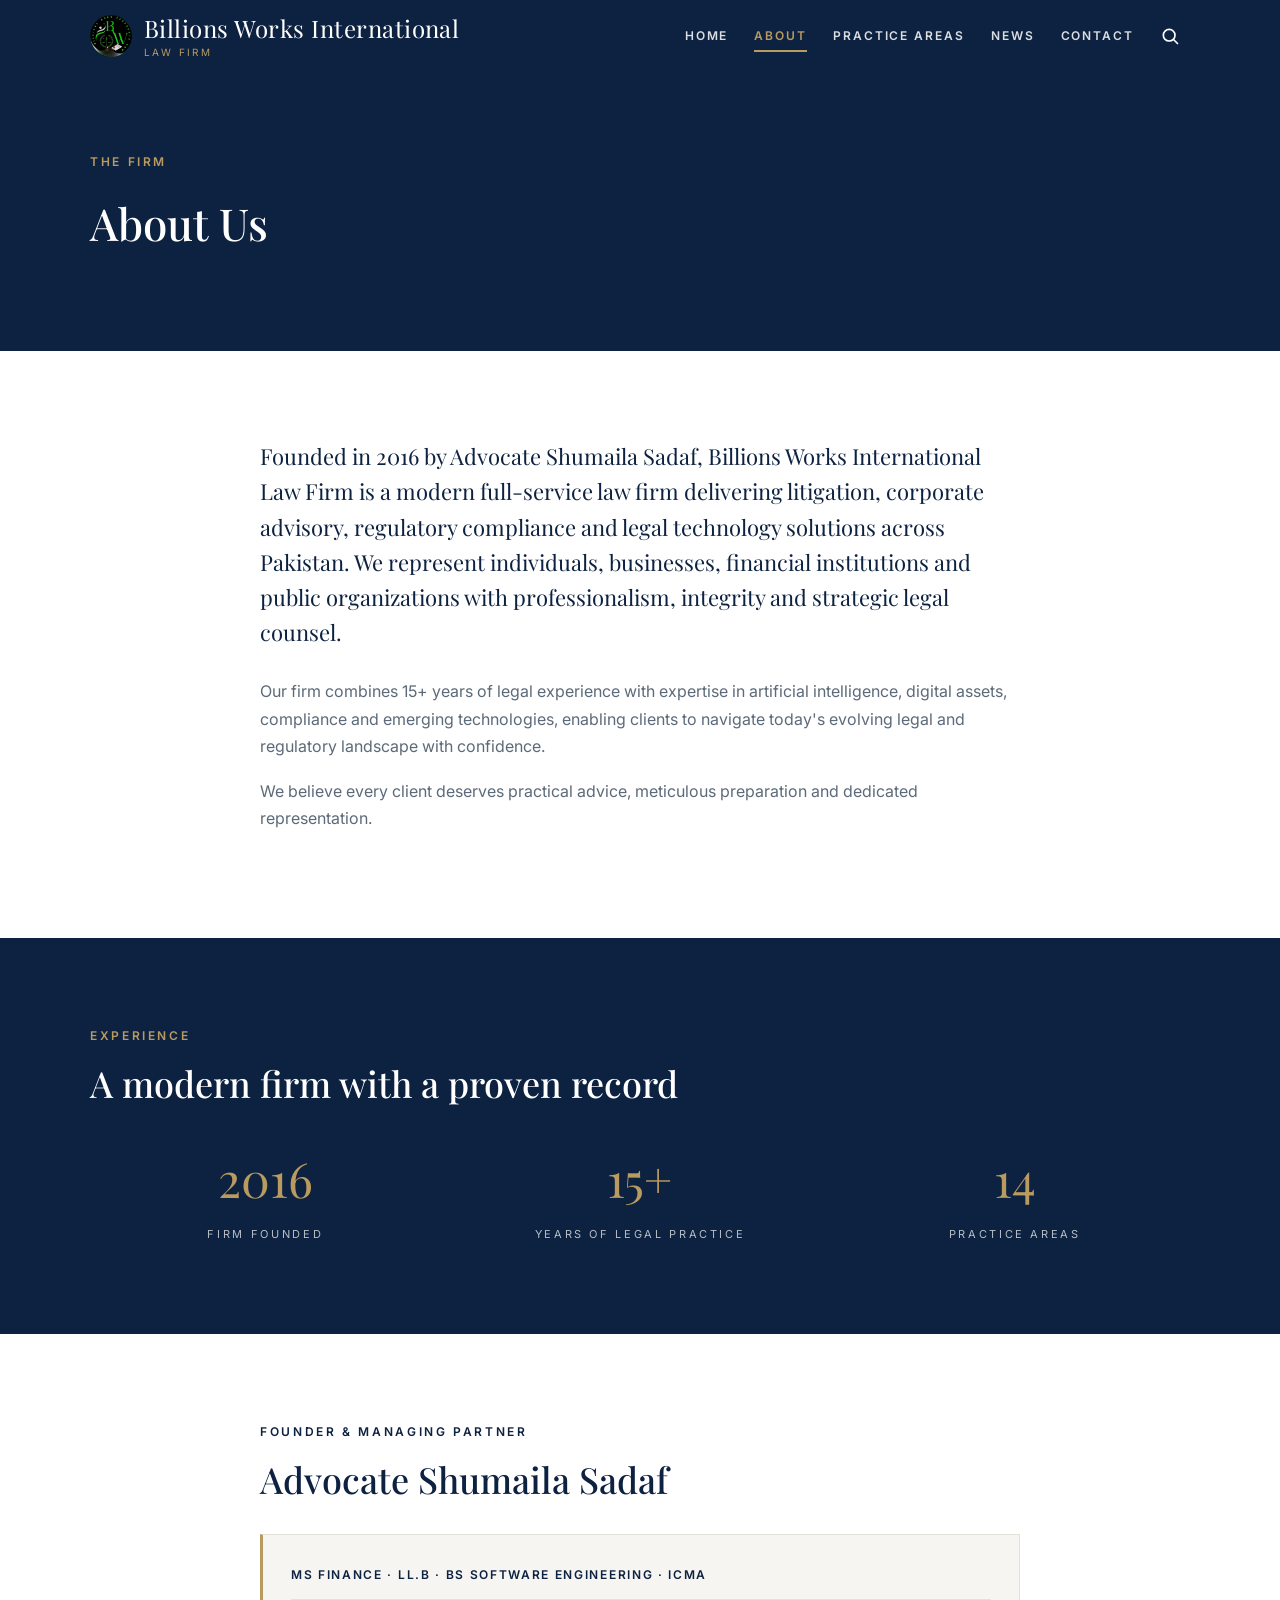
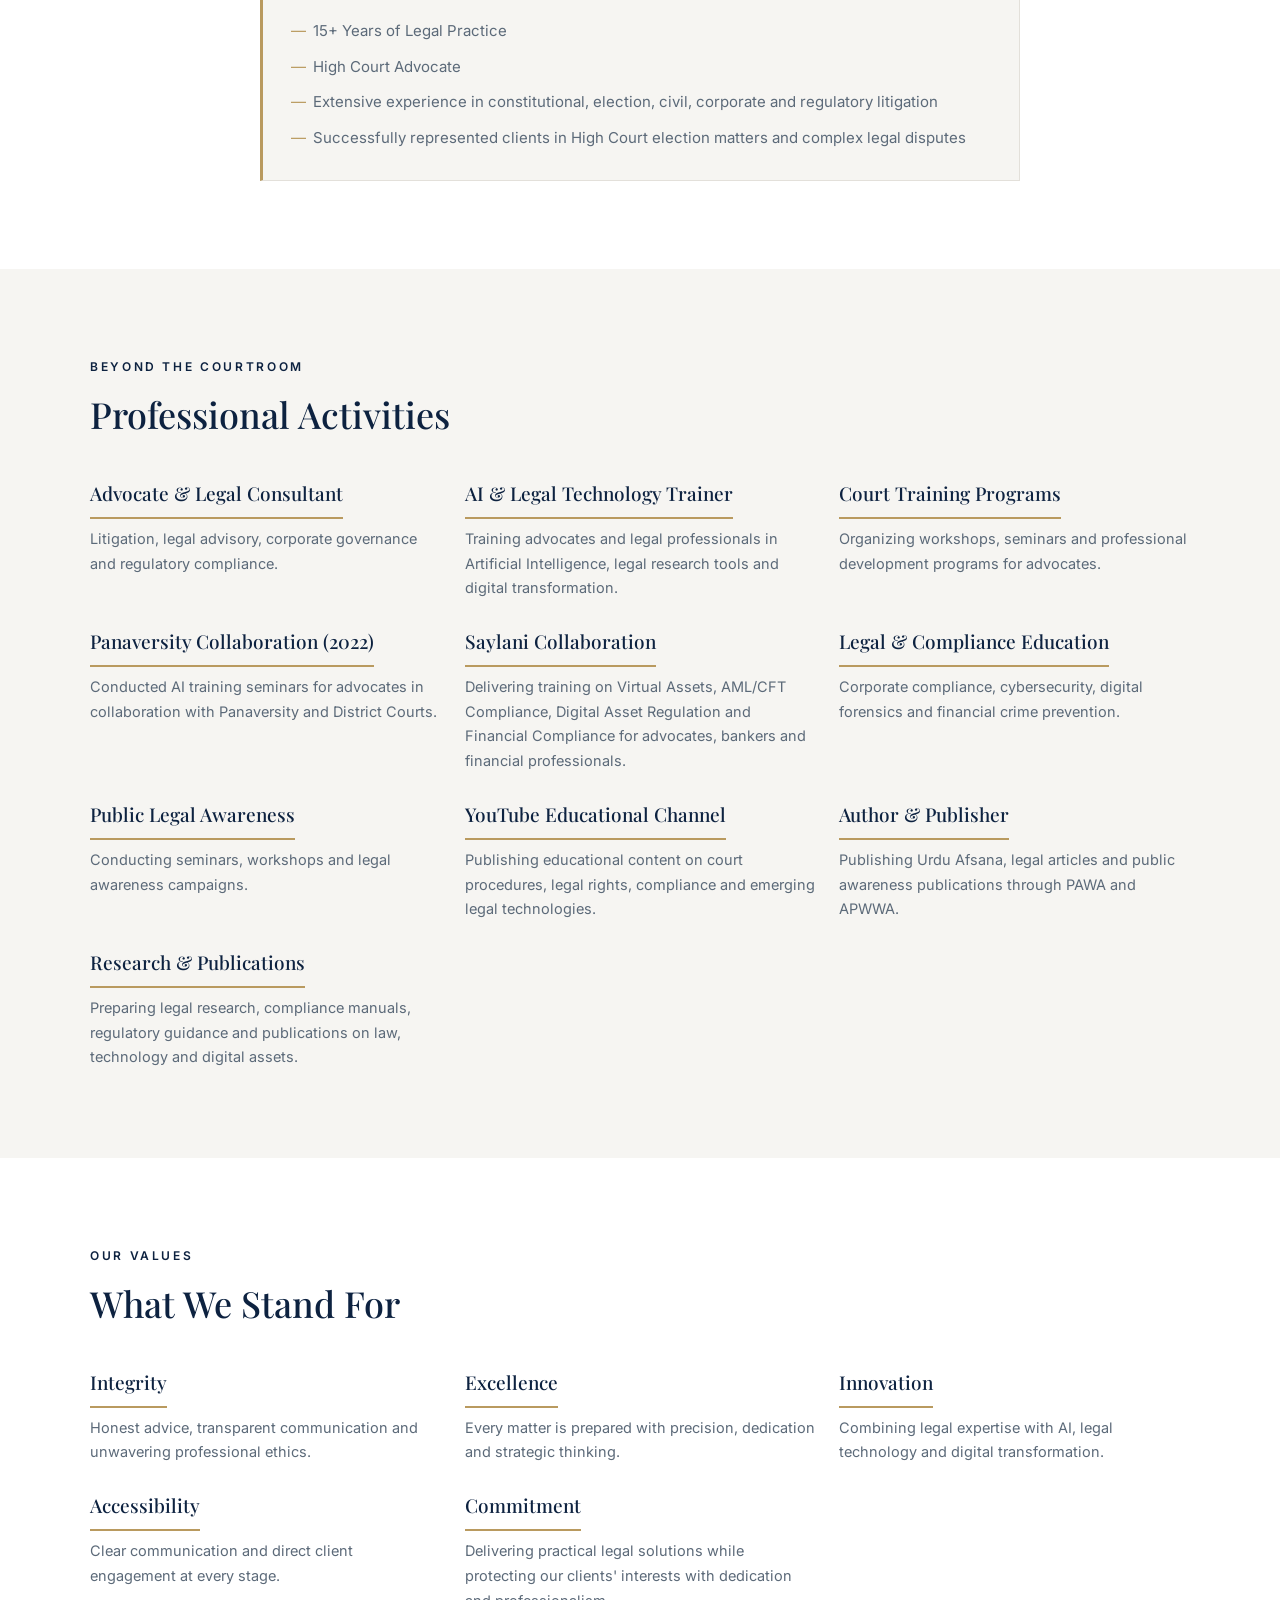
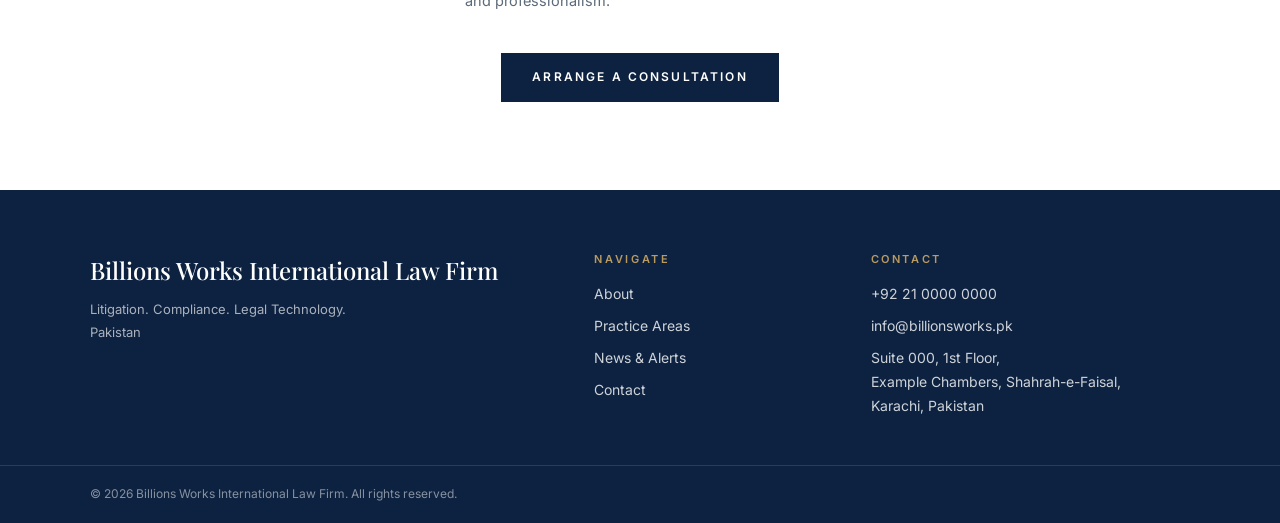
==== about.html @ 81e033df "Add responsive desktop navbar, favicon and logo icon - Desktop (>=992px): inline nav links with gold" ====
<!DOCTYPE html>
<html lang="en">
<head>
  <meta charset="UTF-8">
  <meta name="viewport" content="width=device-width, initial-scale=1.0">
  <!-- EDIT: page title -->
  <title>About Us — Billions Works International Law Firm | Advocate Shumaila Sadaf</title>
  <meta name="description" content="Founded in 2016 by Advocate Shumaila Sadaf, Billions Works International Law Firm delivers litigation, corporate advisory, regulatory compliance and legal technology solutions across Pakistan — combining 15+ years of legal experience with expertise in AI, digital assets and compliance.">

  <link rel="preconnect" href="https://fonts.googleapis.com">
  <link rel="preconnect" href="https://fonts.gstatic.com" crossorigin>
  <link href="https://fonts.googleapis.com/css2?family=Playfair+Display:ital,wght@0,400;0,500;0,600;1,400&family=Inter:wght@300;400;500;600&display=swap" rel="stylesheet">

  <link rel="stylesheet" href="style.css">
  <link rel="icon" type="image/jpeg" href="images/billion_works_logo.jpeg">
</head>
<body>

  <!-- ======================= HEADER (shared) ======================= -->
  <header class="site-header">
    <div class="header-inner">
      <a href="index.html" class="logo">
        <img src="images/billion_works_logo.jpeg" alt="Billions Works International Law Firm logo" class="logo-icon">
        <span class="logo-text">
          <span class="logo-name">Billions Works International</span>
          <span class="logo-tag">Law Firm</span>
        </span>
      </a>
      <div class="header-actions">
        <!-- Desktop nav — visible from 992px up; hamburger takes over below -->
        <nav class="desktop-nav" aria-label="Primary">
          <a href="index.html">Home</a>
          <a href="about.html" class="active">About</a>
          <a href="practice-areas.html">Practice Areas</a>
          <a href="news.html">News</a>
          <a href="contact.html">Contact</a>
        </nav>
        <button class="icon-btn search-toggle" aria-label="Toggle search" aria-expanded="false">
          <svg viewBox="0 0 24 24" width="20" height="20" fill="none" stroke="currentColor" stroke-width="2" stroke-linecap="round">
            <circle cx="11" cy="11" r="7"></circle>
            <line x1="21" y1="21" x2="16.5" y2="16.5"></line>
          </svg>
        </button>
        <button class="icon-btn menu-toggle" aria-label="Open menu" aria-expanded="false">
          <svg viewBox="0 0 24 24" width="22" height="22" fill="none" stroke="currentColor" stroke-width="2" stroke-linecap="round">
            <line x1="3" y1="6"  x2="21" y2="6"></line>
            <line x1="3" y1="12" x2="21" y2="12"></line>
            <line x1="3" y1="18" x2="21" y2="18"></line>
          </svg>
        </button>
      </div>
    </div>
    <div class="search-bar" id="searchBar">
      <div class="search-bar-inner">
        <input type="search" placeholder="Search the site…" aria-label="Search">
        <button class="search-close" aria-label="Close search">&times;</button>
      </div>
    </div>
  </header>

  <!-- ================== SLIDE-IN MENU (shared) ==================== -->
  <div class="menu-overlay" id="menuOverlay"></div>
  <nav class="mobile-menu" id="mobileMenu" aria-label="Main navigation">
    <div class="menu-top">
      <span class="menu-label">MENU</span>
      <button class="menu-close" aria-label="Close menu">
        <svg viewBox="0 0 24 24" width="22" height="22" fill="none" stroke="currentColor" stroke-width="2" stroke-linecap="round">
          <line x1="5" y1="5" x2="19" y2="19"></line>
          <line x1="19" y1="5" x2="5" y2="19"></line>
        </svg>
      </button>
    </div>
    <div class="menu-panels">
      <ul class="menu-panel menu-main">
        <li><a href="index.html">Home</a></li>
        <li><a href="about.html">About the Firm</a></li>
        <li>
          <button class="submenu-open">
            Experience
            <svg viewBox="0 0 24 24" width="16" height="16" fill="none" stroke="currentColor" stroke-width="2" stroke-linecap="round"><polyline points="9 5 16 12 9 19"></polyline></svg>
          </button>
        </li>
        <li><a href="news.html">News &amp; Alerts</a></li>
        <li><a href="contact.html">Contact</a></li>
      </ul>
      <ul class="menu-panel menu-sub">
        <li>
          <button class="submenu-back">
            <svg viewBox="0 0 24 24" width="16" height="16" fill="none" stroke="currentColor" stroke-width="2" stroke-linecap="round"><polyline points="15 5 8 12 15 19"></polyline></svg>
            Back
          </button>
        </li>
        <li class="menu-sub-label">EXPERIENCE</li>
        <li><a href="practice-areas.html">Practice Areas</a></li>
        <li><a href="practice-areas.html#industries">Industries</a></li>
        <li><a href="practice-areas.html#regions">Regions</a></li>
      </ul>
    </div>
    <div class="menu-footer">
      <a href="tel:+922100000000">+92 21 0000 0000</a>
      <a href="mailto:info@billionsworks.pk">info@billionsworks.pk</a>
    </div>
  </nav>

  <!-- ======================= PAGE BANNER ========================== -->
  <section class="page-banner">
    <div class="container">
      <p class="eyebrow fade-in">THE FIRM</p>
      <h1 class="fade-in">About Us</h1>
    </div>
  </section>

  <!-- ======================= ABOUT CONTENT ======================== -->
  <section class="section">
    <div class="container narrow">

      <!-- EDIT: firm introduction -->
      <p class="lead fade-in">
        Founded in 2016 by Advocate Shumaila Sadaf, Billions Works International
        Law Firm is a modern full-service law firm delivering litigation,
        corporate advisory, regulatory compliance and legal technology solutions
        across Pakistan. We represent individuals, businesses, financial
        institutions and public organizations with professionalism, integrity
        and strategic legal counsel.
      </p>

      <div class="prose fade-in">
        <p>
          Our firm combines 15+ years of legal experience with expertise in
          artificial intelligence, digital assets, compliance and emerging
          technologies, enabling clients to navigate today's evolving legal and
          regulatory landscape with confidence.
        </p>
        <p>
          We believe every client deserves practical advice, meticulous
          preparation and dedicated representation.
        </p>
      </div>
    </div>
  </section>

  <!-- ======================= EXPERIENCE STATS ===================== -->
  <section class="section section-navy">
    <div class="container">
      <p class="eyebrow fade-in">EXPERIENCE</p>
      <h2 class="section-title-light fade-in">A modern firm with a proven record</h2>

      <!-- EDIT: statistics — change numbers and labels -->
      <div class="grid grid-3 stats-grid">
        <div class="stat fade-in">
          <span class="stat-number">2016</span>
          <span class="stat-label">FIRM FOUNDED</span>
        </div>
        <div class="stat fade-in">
          <span class="stat-number">15+</span>
          <span class="stat-label">YEARS OF LEGAL PRACTICE</span>
        </div>
        <div class="stat fade-in">
          <span class="stat-number">14</span>
          <span class="stat-label">PRACTICE AREAS</span>
        </div>
      </div>
    </div>
  </section>

  <!-- ======================= FOUNDER ============================== -->
  <section class="section">
    <div class="container narrow">
      <p class="eyebrow eyebrow-dark fade-in">FOUNDER &amp; MANAGING PARTNER</p>
      <h2 class="section-title fade-in">Advocate Shumaila Sadaf</h2>

      <!-- EDIT: founder profile card -->
      <div class="founder-card fade-in">
        <p class="founder-quals">MS Finance&nbsp;·&nbsp;LL.B&nbsp;·&nbsp;BS Software Engineering&nbsp;·&nbsp;ICMA</p>
        <ul class="founder-list">
          <li>15+ Years of Legal Practice</li>
          <li>High Court Advocate</li>
          <li>Extensive experience in constitutional, election, civil, corporate and regulatory litigation</li>
          <li>Successfully represented clients in High Court election matters and complex legal disputes</li>
        </ul>
      </div>
    </div>
  </section>

  <!-- ================== PROFESSIONAL ACTIVITIES =================== -->
  <section class="section section-tint">
    <div class="container">
      <p class="eyebrow eyebrow-dark fade-in">BEYOND THE COURTROOM</p>
      <h2 class="section-title fade-in">Professional Activities</h2>

      <!-- EDIT: professional activities — add or remove items freely -->
      <div class="grid grid-3 values-grid">
        <div class="value-item fade-in">
          <h3>Advocate &amp; Legal Consultant</h3>
          <p>Litigation, legal advisory, corporate governance and regulatory compliance.</p>
        </div>
        <div class="value-item fade-in">
          <h3>AI &amp; Legal Technology Trainer</h3>
          <p>Training advocates and legal professionals in Artificial Intelligence, legal research tools and digital transformation.</p>
        </div>
        <div class="value-item fade-in">
          <h3>Court Training Programs</h3>
          <p>Organizing workshops, seminars and professional development programs for advocates.</p>
        </div>
        <div class="value-item fade-in">
          <h3>Panaversity Collaboration (2022)</h3>
          <p>Conducted AI training seminars for advocates in collaboration with Panaversity and District Courts.</p>
        </div>
        <div class="value-item fade-in">
          <h3>Saylani Collaboration</h3>
          <p>Delivering training on Virtual Assets, AML/CFT Compliance, Digital Asset Regulation and Financial Compliance for advocates, bankers and financial professionals.</p>
        </div>
        <div class="value-item fade-in">
          <h3>Legal &amp; Compliance Education</h3>
          <p>Corporate compliance, cybersecurity, digital forensics and financial crime prevention.</p>
        </div>
        <div class="value-item fade-in">
          <h3>Public Legal Awareness</h3>
          <p>Conducting seminars, workshops and legal awareness campaigns.</p>
        </div>
        <div class="value-item fade-in">
          <h3>YouTube Educational Channel</h3>
          <p>Publishing educational content on court procedures, legal rights, compliance and emerging legal technologies.</p>
        </div>
        <div class="value-item fade-in">
          <h3>Author &amp; Publisher</h3>
          <p>Publishing Urdu Afsana, legal articles and public awareness publications through PAWA and APWWA.</p>
        </div>
        <div class="value-item fade-in">
          <h3>Research &amp; Publications</h3>
          <p>Preparing legal research, compliance manuals, regulatory guidance and publications on law, technology and digital assets.</p>
        </div>
      </div>
    </div>
  </section>

  <!-- ======================= MISSION & VALUES ===================== -->
  <section class="section">
    <div class="container">
      <p class="eyebrow eyebrow-dark fade-in">OUR VALUES</p>
      <h2 class="section-title fade-in">What We Stand For</h2>

      <!-- EDIT: values — add or remove items freely -->
      <div class="grid grid-3 values-grid">
        <div class="value-item fade-in">
          <h3>Integrity</h3>
          <p>Honest advice, transparent communication and unwavering professional ethics.</p>
        </div>
        <div class="value-item fade-in">
          <h3>Excellence</h3>
          <p>Every matter is prepared with precision, dedication and strategic thinking.</p>
        </div>
        <div class="value-item fade-in">
          <h3>Innovation</h3>
          <p>Combining legal expertise with AI, legal technology and digital transformation.</p>
        </div>
        <div class="value-item fade-in">
          <h3>Accessibility</h3>
          <p>Clear communication and direct client engagement at every stage.</p>
        </div>
        <div class="value-item fade-in">
          <h3>Commitment</h3>
          <p>Delivering practical legal solutions while protecting our clients' interests with dedication and professionalism.</p>
        </div>
      </div>

      <div class="section-more fade-in">
        <a href="contact.html" class="btn btn-navy">Arrange a Consultation</a>
      </div>
    </div>
  </section>

  <!-- ======================= FOOTER (shared) ====================== -->
  <footer class="site-footer">
    <div class="container footer-grid">
      <div>
        <p class="footer-name">Billions Works International Law Firm</p>
        <p class="footer-blurb">Litigation. Compliance. Legal Technology.<br>Pakistan</p>
      </div>
      <div>
        <p class="footer-heading">NAVIGATE</p>
        <ul class="footer-links">
          <li><a href="about.html">About</a></li>
          <li><a href="practice-areas.html">Practice Areas</a></li>
          <li><a href="news.html">News &amp; Alerts</a></li>
          <li><a href="contact.html">Contact</a></li>
        </ul>
      </div>
      <div>
        <p class="footer-heading">CONTACT</p>
        <ul class="footer-links">
          <li><a href="tel:+922100000000">+92 21 0000 0000</a></li>
          <li><a href="mailto:info@billionsworks.pk">info@billionsworks.pk</a></li>
          <li>Suite 000, 1st Floor,<br>Example Chambers, Shahrah-e-Faisal,<br>Karachi, Pakistan</li>
        </ul>
      </div>
    </div>
    <div class="footer-bottom">
      <div class="container">
        <p>&copy; 2026 Billions Works International Law Firm. All rights reserved.</p>
      </div>
    </div>
  </footer>

  <script src="script.js"></script>
</body>
</html>
---- style.css ----
/* ==========================================================================
   BILLIONS WORKS INTERNATIONAL LAW FIRM — shared stylesheet
   Design: navy (#0d2240) + white, Playfair Display headings, Inter UI text.
   Mobile-first: base styles are for phones; @media blocks scale up.

   QUICK EDITS — the variables below control the whole site:
   ========================================================================== */

:root {
  --navy:        #0d2240;   /* primary brand color */
  --navy-dark:   #081729;   /* darker navy (footer bottom, hovers) */
  --navy-soft:   #16304f;   /* lighter navy (card hovers, submenu) */
  --gold:        #b99a5f;   /* accent — links, underlines, hovers */
  --white:       #ffffff;
  --off-white:   #f6f5f2;   /* tinted section backgrounds */
  --text:        #24303e;   /* body text on white */
  --text-muted:  #5c6a79;   /* secondary text */
  --line:        #e3e0da;   /* hairline borders */

  --font-serif:  'Playfair Display', Georgia, 'Times New Roman', serif;
  --font-sans:   'Inter', -apple-system, 'Segoe UI', Arial, sans-serif;

  --header-h:    72px;      /* header height — keep in sync if you restyle */
}

/* ------------------------------ RESET ---------------------------------- */

*, *::before, *::after { box-sizing: border-box; margin: 0; padding: 0; }

html { scroll-behavior: smooth; }  /* smooth scrolling for #anchor links */

body {
  font-family: var(--font-sans);
  font-size: 16px;
  line-height: 1.7;
  color: var(--text);
  background: var(--white);
  -webkit-font-smoothing: antialiased;
}

img, svg, iframe { max-width: 100%; display: block; }
a { color: inherit; text-decoration: none; }
ul { list-style: none; }
button { font: inherit; color: inherit; background: none; border: none; cursor: pointer; }
address { font-style: normal; }

/* --------------------------- LAYOUT HELPERS ---------------------------- */

.container {
  width: 100%;
  max-width: 1140px;
  margin: 0 auto;
  padding: 0 20px;
}

.container.narrow { max-width: 800px; }

.section { padding: 64px 0; }
.section-tint { background: var(--off-white); }
.section-navy { background: var(--navy); color: var(--white); }

/* Responsive card grid: 1 column on phones, 2 on tablets, 3 on desktop */
.grid { display: grid; gap: 24px; }
@media (min-width: 640px)  { .grid-3 { grid-template-columns: repeat(2, 1fr); } }
@media (min-width: 960px)  { .grid-3 { grid-template-columns: repeat(3, 1fr); } }

.section-more { margin-top: 40px; text-align: center; }

/* --------------------------- TYPOGRAPHY -------------------------------- */

h1, h2, h3, .footer-name { font-family: var(--font-serif); font-weight: 500; }

/* Uppercase letter-spaced labels, e.g. "ALL PRACTICES", "EXPERIENCE" */
.eyebrow {
  font-size: 12px;
  font-weight: 600;
  letter-spacing: 0.22em;
  text-transform: uppercase;
  color: var(--gold);
  margin-bottom: 14px;
}
.eyebrow-dark { color: var(--navy); }

.section-title       { font-size: 30px; line-height: 1.25; color: var(--navy); margin-bottom: 32px; }
.section-title-light { font-size: 30px; line-height: 1.25; color: var(--white); margin-bottom: 32px; }

.lead {
  font-family: var(--font-serif);
  font-size: 22px;
  line-height: 1.6;
  color: var(--navy);
  margin-bottom: 28px;
}

.prose p { margin-bottom: 18px; color: var(--text-muted); }

@media (min-width: 768px) {
  .section { padding: 88px 0; }
  .section-title, .section-title-light { font-size: 36px; }
}

/* ------------------------------ BUTTONS -------------------------------- */

.btn {
  display: inline-block;
  padding: 13px 30px;
  font-size: 12px;
  font-weight: 600;
  letter-spacing: 0.18em;
  text-transform: uppercase;
  border: 1px solid transparent;
  transition: background 0.25s, color 0.25s, border-color 0.25s;
}

.btn-navy { background: var(--navy); color: var(--white); }
.btn-navy:hover { background: var(--gold); }

.btn-light { background: var(--white); color: var(--navy); }
.btn-light:hover { background: var(--gold); color: var(--white); }

.btn-outline-light { border-color: rgba(255,255,255,0.5); color: var(--white); }
.btn-outline-light:hover { border-color: var(--gold); color: var(--gold); }

/* ==========================================================================
   HEADER
   ========================================================================== */

.site-header {
  position: sticky;          /* stays visible while scrolling */
  top: 0;
  z-index: 100;
  background: var(--navy);
  color: var(--white);
}

.header-inner {
  max-width: 1140px;
  margin: 0 auto;
  padding: 0 20px;
  height: var(--header-h);
  display: flex;
  align-items: center;
  justify-content: space-between;
}

/* Firm name / logo (left side): round icon + two-line wordmark */
.logo { display: flex; align-items: center; gap: 10px; line-height: 1.2; }
.logo-icon {
  width: 36px;
  height: 36px;
  border-radius: 50%;
  object-fit: cover;
  flex-shrink: 0;
}
.logo-text { display: flex; flex-direction: column; }
.logo-name {
  font-family: var(--font-serif);
  font-size: 20px;
  letter-spacing: 0.02em;
}
.logo-tag {
  font-size: 10px;
  letter-spacing: 0.24em;
  text-transform: uppercase;
  color: var(--gold);
  margin-top: 3px;
}
@media (min-width: 768px) {
  .logo-name { font-size: 24px; }
  .logo-icon { width: 42px; height: 42px; }
  .logo { gap: 12px; }
}

/* Search + hamburger icons (right side) */
.header-actions { display: flex; align-items: center; gap: 6px; }

/* ---------------------------- DESKTOP NAV ------------------------------
   Hidden on phones/tablets (slide-in menu handles navigation there).
   From 992px up: inline links replace the hamburger. */

.desktop-nav { display: none; }

@media (min-width: 992px) {
  .desktop-nav {
    display: flex;
    align-items: center;
    gap: 26px;
    margin-right: 10px;
  }
  .desktop-nav a {
    position: relative;
    padding: 6px 0;
    font-size: 12px;
    font-weight: 600;
    letter-spacing: 0.16em;
    text-transform: uppercase;
    color: rgba(255, 255, 255, 0.85);
    transition: color 0.2s;
  }
  /* Gold underline slides in on hover; stays on for the active page */
  .desktop-nav a::after {
    content: "";
    position: absolute;
    left: 0;
    right: 0;
    bottom: 0;
    height: 2px;
    background: var(--gold);
    transform: scaleX(0);
    transform-origin: left;
    transition: transform 0.25s ease;
  }
  .desktop-nav a:hover { color: var(--white); }
  .desktop-nav a:hover::after { transform: scaleX(1); }
  .desktop-nav a.active { color: var(--gold); }
  .desktop-nav a.active::after { transform: scaleX(1); }

  /* Hamburger not needed once the links are inline
     (.icon-btn.menu-toggle outranks the later .icon-btn display rule) */
  .icon-btn.menu-toggle { display: none; }
}
.icon-btn {
  padding: 10px;
  color: var(--white);
  display: grid;
  place-items: center;
  transition: color 0.2s;
}
.icon-btn:hover { color: var(--gold); }

/* ----------------------------- SEARCH BAR ------------------------------
   Hidden by default; script.js toggles .open on .search-bar. */

.search-bar {
  max-height: 0;
  overflow: hidden;
  background: var(--navy-dark);
  transition: max-height 0.35s ease;
}
.search-bar.open { max-height: 90px; }

.search-bar-inner {
  max-width: 1140px;
  margin: 0 auto;
  padding: 18px 20px;
  display: flex;
  align-items: center;
  gap: 12px;
}

.search-bar input {
  flex: 1;
  background: transparent;
  border: none;
  border-bottom: 1px solid rgba(255,255,255,0.3);
  color: var(--white);
  font-family: var(--font-serif);
  font-size: 18px;
  padding: 6px 2px;
  outline: none;
}
.search-bar input::placeholder { color: rgba(255,255,255,0.45); }
.search-bar input:focus { border-bottom-color: var(--gold); }

.search-close { color: var(--white); font-size: 26px; line-height: 1; padding: 4px 8px; }
.search-close:hover { color: var(--gold); }

/* ==========================================================================
   SLIDE-IN MENU
   Off-canvas panel on the right; script.js toggles .open on .mobile-menu
   and .visible on .menu-overlay.
   ========================================================================== */

/* Dark overlay behind the menu — click it to close */
.menu-overlay {
  position: fixed;
  inset: 0;
  z-index: 190;
  background: rgba(8, 23, 41, 0.6);
  opacity: 0;
  visibility: hidden;
  transition: opacity 0.35s;
}
.menu-overlay.visible { opacity: 1; visibility: visible; }

.mobile-menu {
  position: fixed;
  top: 0;
  right: 0;
  z-index: 200;
  height: 100dvh;
  width: min(360px, 88vw);   /* full-ish width on phones, 360px max */
  background: var(--navy);
  color: var(--white);
  display: flex;
  flex-direction: column;
  transform: translateX(100%);            /* hidden off-screen */
  transition: transform 0.35s ease;
}
.mobile-menu.open { transform: translateX(0); }

/* Top row: "MENU" label + X close button */
.menu-top {
  display: flex;
  align-items: center;
  justify-content: space-between;
  padding: 22px 26px;
  border-bottom: 1px solid rgba(255,255,255,0.12);
}
.menu-label { font-size: 11px; letter-spacing: 0.28em; color: var(--gold); }
.menu-close { color: var(--white); }
.menu-close:hover { color: var(--gold); }

/* Panel slider: two panels side by side, shifted with .show-sub */
.menu-panels {
  flex: 1;
  overflow: hidden;
  position: relative;
}

.menu-panel {
  position: absolute;
  inset: 0;
  padding: 20px 0;
  overflow-y: auto;
  transition: transform 0.3s ease;
}

/* Main panel sits in view; sub panel waits off-screen to the right */
.menu-main { transform: translateX(0); }
.menu-sub  { transform: translateX(100%); }

/* When EXPERIENCE is opened, script.js adds .show-sub to .menu-panels */
.menu-panels.show-sub .menu-main { transform: translateX(-100%); }
.menu-panels.show-sub .menu-sub  { transform: translateX(0); }

/* Menu links and buttons share one look */
.menu-panel a,
.menu-panel button {
  display: flex;
  align-items: center;
  justify-content: space-between;
  gap: 10px;
  width: 100%;
  padding: 15px 26px;
  font-family: var(--font-serif);
  font-size: 19px;
  text-align: left;
  transition: color 0.2s, background 0.2s;
}
.menu-panel a:hover,
.menu-panel button:hover { color: var(--gold); background: var(--navy-soft); }

/* "< BACK" button + submenu heading */
.submenu-back {
  justify-content: flex-start !important;
  font-family: var(--font-sans) !important;
  font-size: 12px !important;
  letter-spacing: 0.2em;
  text-transform: uppercase;
  color: var(--gold);
}
.menu-sub-label {
  padding: 12px 26px 6px;
  font-size: 11px;
  letter-spacing: 0.28em;
  color: rgba(255,255,255,0.45);
}

/* Contact links pinned to the bottom of the menu */
.menu-footer {
  padding: 20px 26px 28px;
  border-top: 1px solid rgba(255,255,255,0.12);
  display: flex;
  flex-direction: column;
  gap: 6px;
  font-size: 14px;
  color: rgba(255,255,255,0.75);
}
.menu-footer a:hover { color: var(--gold); }

/* Prevent the page behind the menu from scrolling (set by script.js) */
body.menu-open { overflow: hidden; }

/* ==========================================================================
   HERO (index.html)
   ========================================================================== */

.hero {
  background:
    linear-gradient(rgba(13, 34, 64, 0.92), rgba(13, 34, 64, 0.97)),
    /* Subtle diagonal texture — replace with a photo if you like:
       url('images/hero.jpg') center/cover */
    repeating-linear-gradient(135deg, #10294d 0 2px, var(--navy) 2px 14px);
  color: var(--white);
  padding: 90px 0 100px;
  text-align: left;
}

.hero h1 {
  font-size: 34px;
  line-height: 1.2;
  max-width: 760px;
  margin-bottom: 22px;
}

.hero-lead {
  max-width: 620px;
  font-size: 17px;
  color: rgba(255,255,255,0.8);
  margin-bottom: 36px;
}

.hero-cta { display: flex; flex-wrap: wrap; gap: 14px; }

@media (min-width: 768px) {
  .hero { padding: 140px 0 150px; }
  .hero h1 { font-size: 52px; }
}

/* --------------------------- PAGE BANNER -------------------------------
   Slim navy banner used at the top of inner pages. */

.page-banner {
  background: var(--navy);
  color: var(--white);
  padding: 56px 0 64px;
}
.page-banner h1 { font-size: 32px; }
@media (min-width: 768px) {
  .page-banner { padding: 80px 0 90px; }
  .page-banner h1 { font-size: 44px; }
}

/* ==========================================================================
   CARDS
   ========================================================================== */

/* Practice highlight cards (white, hairline border) */
.practice-card {
  display: flex;
  flex-direction: column;
  gap: 10px;
  padding: 30px 26px;
  border: 1px solid var(--line);
  background: var(--white);
  transition: border-color 0.25s, transform 0.25s, box-shadow 0.25s;
}
.practice-card:hover {
  border-color: var(--gold);
  transform: translateY(-4px);
  box-shadow: 0 14px 30px rgba(13, 34, 64, 0.08);
}
.practice-card h3 { font-size: 20px; color: var(--navy); }
.practice-card p  { font-size: 14.5px; color: var(--text-muted); flex: 1; }

/* Gold "Learn more →" link inside cards */
.card-link {
  font-size: 11px;
  font-weight: 600;
  letter-spacing: 0.18em;
  text-transform: uppercase;
  color: var(--gold);
}

/* News cards (dark navy with date + headline) */
.news-card {
  display: flex;
  flex-direction: column;
  gap: 14px;
  padding: 32px 28px;
  background: var(--navy);
  color: var(--white);
  min-height: 220px;
  transition: background 0.25s, transform 0.25s;
}
.news-card:hover { background: var(--navy-soft); transform: translateY(-4px); }
.news-card h3 { font-size: 19px; line-height: 1.4; flex: 1; }
.news-date {
  font-size: 11px;
  font-weight: 600;
  letter-spacing: 0.2em;
  color: var(--gold);
}

/* ==========================================================================
   ABOUT PAGE
   ========================================================================== */

/* Experience statistics on navy band */
.stats-grid { text-align: center; margin-top: 8px; }
.stat-number {
  display: block;
  font-family: var(--font-serif);
  font-size: 48px;
  color: var(--gold);
}
.stat-label {
  font-size: 11px;
  letter-spacing: 0.24em;
  color: rgba(255,255,255,0.7);
}

/* Founder profile card */
.founder-card {
  border: 1px solid var(--line);
  border-left: 3px solid var(--gold);
  background: var(--off-white);
  padding: 30px 28px;
}
.founder-quals {
  font-size: 12px;
  font-weight: 600;
  letter-spacing: 0.14em;
  text-transform: uppercase;
  color: var(--navy);
  margin-bottom: 18px;
  padding-bottom: 14px;
  border-bottom: 1px solid var(--line);
}
.founder-list { display: flex; flex-direction: column; gap: 10px; }
.founder-list li {
  position: relative;
  padding-left: 22px;
  font-size: 15px;
  color: var(--text-muted);
}
.founder-list li::before {
  content: "—";
  position: absolute;
  left: 0;
  color: var(--gold);
}

/* Values (mission section) */
.values-grid { margin-top: 40px; }
.value-item h3 {
  font-size: 19px;
  color: var(--navy);
  margin-bottom: 8px;
  padding-bottom: 8px;
  border-bottom: 2px solid var(--gold);
  display: inline-block;
}
.value-item p { font-size: 14.5px; color: var(--text-muted); }

/* ==========================================================================
   PRACTICE AREAS PAGE — dropdown filter + list
   ========================================================================== */

.filter-wrap { position: relative; margin-bottom: 36px; max-width: 340px; }

/* The "ALL PRACTICES ▾" toggle button */
.filter-toggle {
  width: 100%;
  display: flex;
  align-items: center;
  justify-content: space-between;
  padding: 14px 18px;
  border: 1px solid var(--navy);
  color: var(--navy);
  font-size: 12px;
  font-weight: 600;
  letter-spacing: 0.2em;
  transition: background 0.2s, color 0.2s;
}
.filter-toggle:hover,
.filter-toggle[aria-expanded="true"] { background: var(--navy); color: var(--white); }
.filter-toggle svg { transition: transform 0.25s; }
.filter-toggle[aria-expanded="true"] svg { transform: rotate(180deg); }

/* The dropdown list — hidden until .open is added by script.js */
.filter-dropdown {
  position: absolute;
  top: calc(100% - 1px);
  left: 0;
  right: 0;
  z-index: 50;
  background: var(--navy);
  border: 1px solid var(--navy);
  display: none;
}
.filter-dropdown.open { display: block; }

.filter-dropdown button {
  width: 100%;
  text-align: left;
  padding: 13px 18px;
  color: rgba(255,255,255,0.85);
  font-size: 11px;
  font-weight: 600;
  letter-spacing: 0.2em;
  transition: background 0.15s, color 0.15s;
}
.filter-dropdown button:hover  { background: var(--navy-soft); color: var(--white); }
.filter-dropdown button.active { color: var(--gold); }

/* Practice list: single column on phones, two columns from tablet up */
.practice-list { display: grid; gap: 20px; }
@media (min-width: 700px) { .practice-list { grid-template-columns: repeat(2, 1fr); } }

.practice-item {
  display: flex;
  flex-direction: column;
  gap: 8px;
  padding: 26px 24px;
  border: 1px solid var(--line);
  border-left: 3px solid var(--navy);
  transition: border-color 0.25s, box-shadow 0.25s, transform 0.25s;
}
.practice-item:hover {
  border-left-color: var(--gold);
  box-shadow: 0 12px 26px rgba(13, 34, 64, 0.08);
  transform: translateY(-3px);
}
.practice-item h3 { font-size: 20px; color: var(--navy); }
.practice-item p  { font-size: 14.5px; color: var(--text-muted); flex: 1; }

/* Hidden when filtered out (set by script.js) */
.practice-item.hidden { display: none; }

.filter-empty { color: var(--text-muted); padding: 20px 0; }

/* Industries / regions tag lists */
.tag-list { display: flex; flex-wrap: wrap; gap: 12px; }
.tag-list li {
  padding: 10px 20px;
  border: 1px solid var(--navy);
  color: var(--navy);
  font-size: 13px;
  letter-spacing: 0.06em;
}

/* ==========================================================================
   CONTACT PAGE
   ========================================================================== */

.contact-grid { display: grid; gap: 56px; }
@media (min-width: 900px) {
  .contact-grid { grid-template-columns: 1fr 1fr; gap: 72px; }
}

.contact-list { display: flex; flex-direction: column; gap: 22px; margin-bottom: 36px; }
.contact-label {
  display: block;
  font-size: 11px;
  font-weight: 600;
  letter-spacing: 0.22em;
  color: var(--gold);
  margin-bottom: 3px;
}
.contact-list a:hover { color: var(--gold); }

.map-wrap { border: 1px solid var(--line); }

/* Form */
.contact-form { display: flex; flex-direction: column; gap: 22px; }

.form-field label {
  display: block;
  font-size: 11px;
  font-weight: 600;
  letter-spacing: 0.22em;
  color: var(--navy);
  margin-bottom: 8px;
}

.form-field input,
.form-field textarea {
  width: 100%;
  padding: 13px 14px;
  border: 1px solid var(--line);
  background: var(--off-white);
  font-family: var(--font-sans);
  font-size: 15px;
  color: var(--text);
  outline: none;
  transition: border-color 0.2s, background 0.2s;
  resize: vertical;
}
.form-field input:focus,
.form-field textarea:focus { border-color: var(--navy); background: var(--white); }

/* Status message under the form — script.js adds .error or .success */
.form-status { font-size: 14px; min-height: 1em; }
.form-status.error   { color: #b0413e; }
.form-status.success { color: #2e7d4f; }

.form-note { font-size: 12px; color: var(--text-muted); }

/* ==========================================================================
   FOOTER
   ========================================================================== */

.site-footer { background: var(--navy); color: var(--white); }

.footer-grid {
  display: grid;
  gap: 36px;
  padding-top: 60px;
  padding-bottom: 48px;
}
@media (min-width: 768px) {
  .footer-grid { grid-template-columns: 2fr 1fr 1.4fr; gap: 48px; }
}

.footer-name  { font-size: 24px; margin-bottom: 8px; }
.footer-blurb { font-size: 13px; color: rgba(255,255,255,0.65); }

.footer-heading {
  font-size: 11px;
  font-weight: 600;
  letter-spacing: 0.24em;
  color: var(--gold);
  margin-bottom: 14px;
}

.footer-links { display: flex; flex-direction: column; gap: 8px; font-size: 14px; color: rgba(255,255,255,0.8); }
.footer-links a:hover { color: var(--gold); }

.footer-bottom {
  border-top: 1px solid rgba(255,255,255,0.12);
  padding: 18px 0;
  font-size: 12px;
  color: rgba(255,255,255,0.5);
}

/* ==========================================================================
   FADE-IN ON SCROLL
   Elements with .fade-in start invisible and slide up when they enter the
   viewport (script.js adds .visible via IntersectionObserver).
   ========================================================================== */

.fade-in {
  opacity: 0;
  transform: translateY(22px);
  transition: opacity 0.7s ease, transform 0.7s ease;
}
.fade-in.visible { opacity: 1; transform: translateY(0); }

/* Respect users who prefer reduced motion — show everything immediately */
@media (prefers-reduced-motion: reduce) {
  html { scroll-behavior: auto; }
  .fade-in { opacity: 1; transform: none; transition: none; }
  .mobile-menu, .menu-panel, .menu-overlay, .search-bar { transition: none; }
}
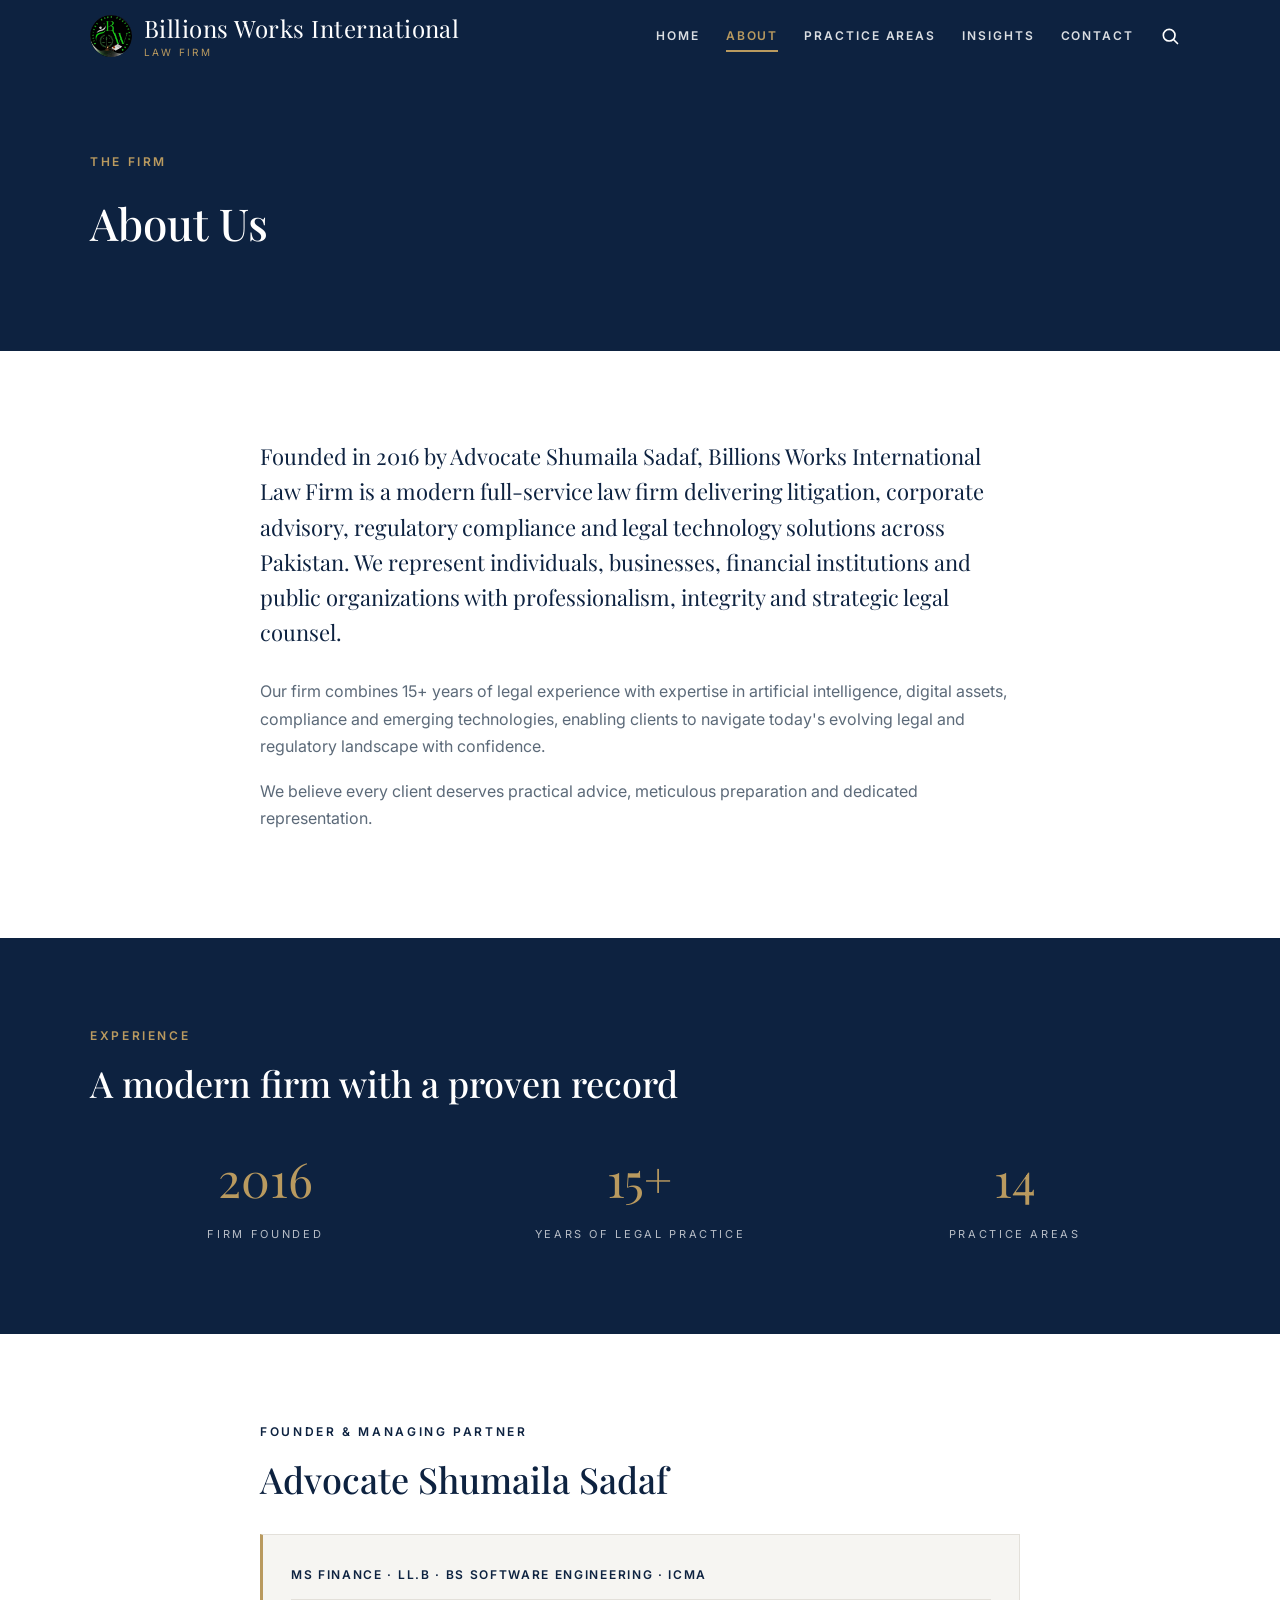
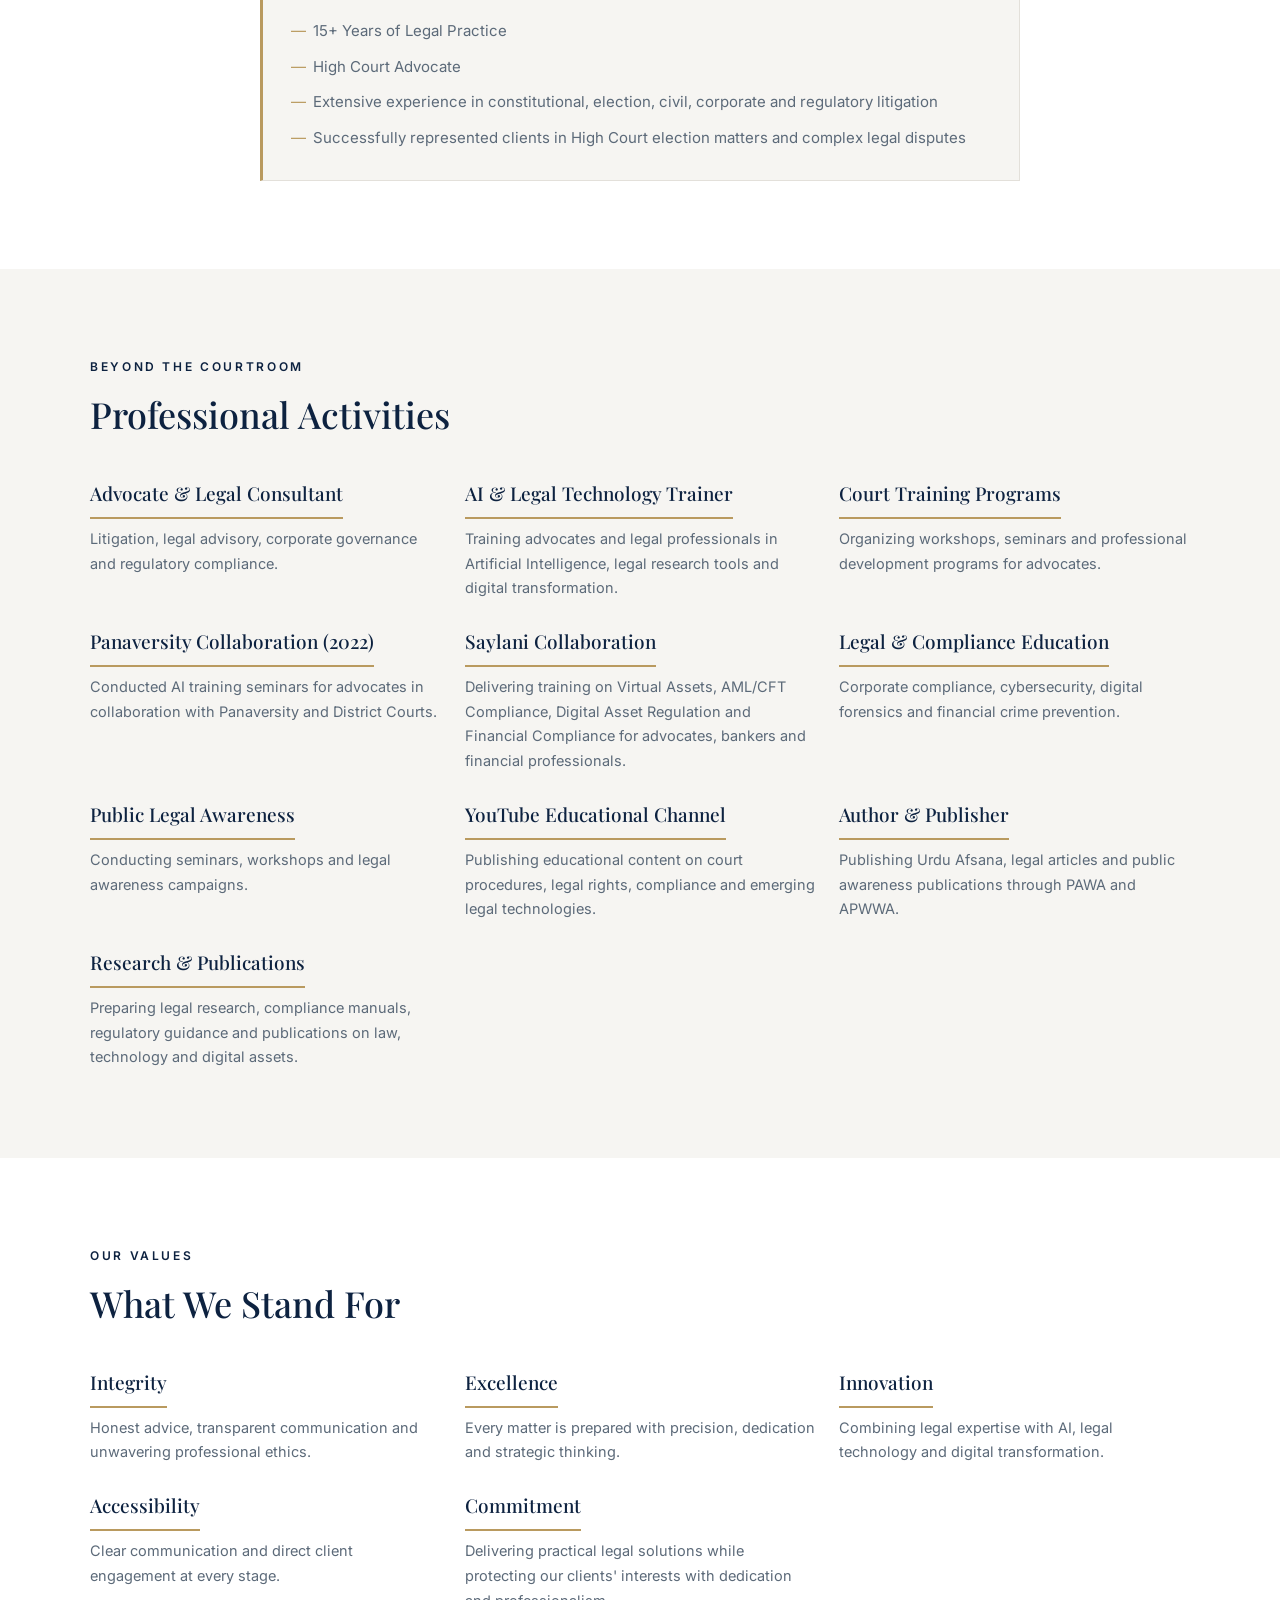
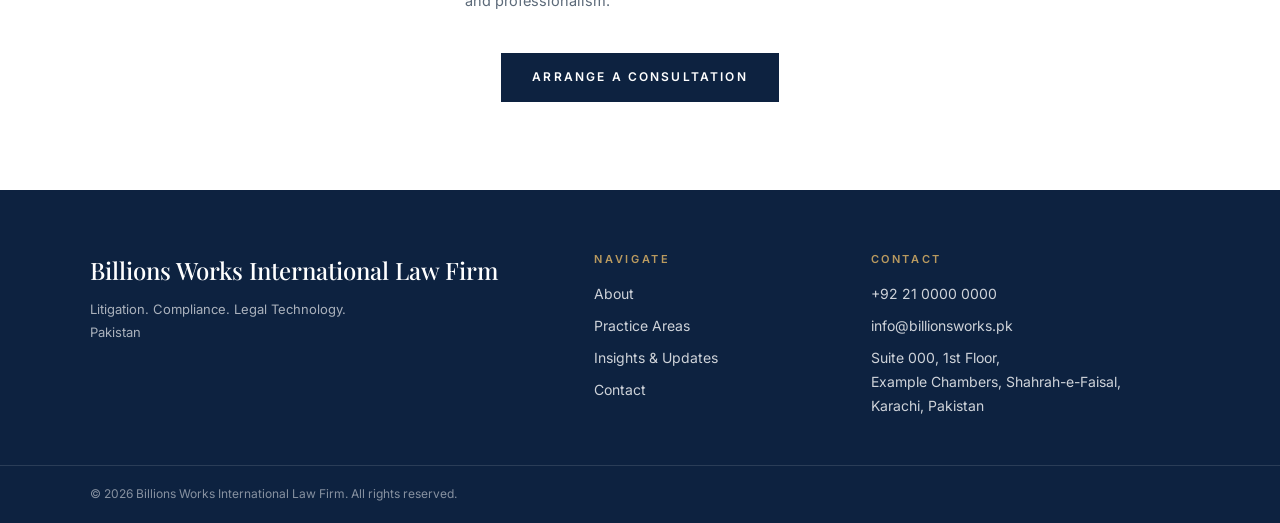
==== commit 163d9a92: "Expand homepage, practice details, educational insights, SEO package - Homepage: about preview + sta" ====
--- a/about.html
+++ b/about.html
@@ -13,6 +13,19 @@
 
   <link rel="stylesheet" href="style.css">
   <link rel="icon" type="image/jpeg" href="images/billion_works_logo.jpeg">
+  <!-- SEO: canonical + social sharing cards -->
+  <link rel="canonical" href="https://taimoor-kamran.github.io/advocate-website/about.html">
+  <meta property="og:type" content="website">
+  <meta property="og:site_name" content="Billions Works International Law Firm">
+  <meta property="og:title" content="About Us — Billions Works International Law Firm | Advocate Shumaila Sadaf">
+  <meta property="og:description" content="Founded in 2016 by Advocate Shumaila Sadaf, Billions Works International Law Firm delivers litigation, corporate advisory, regulatory compliance and legal technology solutions across Pakistan — combining 15+ years of legal experience with expertise in AI, digital assets and compliance.">
+  <meta property="og:url" content="https://taimoor-kamran.github.io/advocate-website/about.html">
+  <meta property="og:image" content="https://taimoor-kamran.github.io/advocate-website/images/billion_works_logo.jpeg">
+  <meta property="og:image:alt" content="Billions Works International Law Firm logo">
+  <meta name="twitter:card" content="summary">
+  <meta name="twitter:title" content="About Us — Billions Works International Law Firm | Advocate Shumaila Sadaf">
+  <meta name="twitter:description" content="Founded in 2016 by Advocate Shumaila Sadaf, Billions Works International Law Firm delivers litigation, corporate advisory, regulatory compliance and legal technology solutions across Pakistan — combining 15+ years of legal experience with expertise in AI, digital assets and compliance.">
+  <meta name="twitter:image" content="https://taimoor-kamran.github.io/advocate-website/images/billion_works_logo.jpeg">
 </head>
 <body>
 
@@ -32,7 +45,7 @@
           <a href="index.html">Home</a>
           <a href="about.html" class="active">About</a>
           <a href="practice-areas.html">Practice Areas</a>
-          <a href="news.html">News</a>
+          <a href="news.html">Insights</a>
           <a href="contact.html">Contact</a>
         </nav>
         <button class="icon-btn search-toggle" aria-label="Toggle search" aria-expanded="false">
@@ -80,7 +93,7 @@
             <svg viewBox="0 0 24 24" width="16" height="16" fill="none" stroke="currentColor" stroke-width="2" stroke-linecap="round"><polyline points="9 5 16 12 9 19"></polyline></svg>
           </button>
         </li>
-        <li><a href="news.html">News &amp; Alerts</a></li>
+        <li><a href="news.html">Insights &amp; Updates</a></li>
         <li><a href="contact.html">Contact</a></li>
       </ul>
       <ul class="menu-panel menu-sub">
@@ -96,6 +109,8 @@
         <li><a href="practice-areas.html#regions">Regions</a></li>
       </ul>
     </div>
+    <!-- TODO(CONTACT-INFO): replace placeholder phone number and email
+         (tel: link + display text, mailto: link + display text) -->
     <div class="menu-footer">
       <a href="tel:+922100000000">+92 21 0000 0000</a>
       <a href="mailto:info@billionsworks.pk">info@billionsworks.pk</a>
@@ -282,11 +297,13 @@
         <ul class="footer-links">
           <li><a href="about.html">About</a></li>
           <li><a href="practice-areas.html">Practice Areas</a></li>
-          <li><a href="news.html">News &amp; Alerts</a></li>
+          <li><a href="news.html">Insights &amp; Updates</a></li>
           <li><a href="contact.html">Contact</a></li>
         </ul>
       </div>
       <div>
+      <!-- TODO(CONTACT-INFO): replace placeholder phone, email and office
+           address (Suite 000 / Example Chambers are not real) -->
         <p class="footer-heading">CONTACT</p>
         <ul class="footer-links">
           <li><a href="tel:+922100000000">+92 21 0000 0000</a></li>
--- a/style.css
+++ b/style.css
@@ -418,6 +418,73 @@
   .hero h1 { font-size: 52px; }
 }
 
+/* ------------------- HOMEPAGE: STATS / FOUNDER / CTA ------------------- */
+
+/* Stats row on light backgrounds (about preview) */
+.stats-row {
+  display: grid;
+  grid-template-columns: repeat(2, 1fr);
+  gap: 28px 16px;
+  margin: 40px 0 8px;
+  text-align: center;
+}
+@media (min-width: 768px) { .stats-row { grid-template-columns: repeat(4, 1fr); } }
+.stats-row .stat-number {
+  display: block;
+  font-family: var(--font-serif);
+  font-size: 38px;
+  color: var(--navy);
+}
+.stats-row .stat-label {
+  font-size: 11px;
+  letter-spacing: 0.2em;
+  color: var(--text-muted);
+}
+
+/* Founder highlight strip */
+.founder-strip {
+  display: flex;
+  align-items: center;
+  gap: 22px;
+  flex-wrap: wrap;
+  padding: 28px 26px;
+  border: 1px solid var(--line);
+  border-left: 3px solid var(--gold);
+  transition: border-color 0.25s, box-shadow 0.25s, transform 0.25s;
+}
+.founder-strip:hover {
+  border-left-color: var(--navy);
+  box-shadow: 0 12px 26px rgba(13, 34, 64, 0.08);
+  transform: translateY(-3px);
+}
+.founder-avatar {
+  width: 84px;
+  height: 84px;
+  border-radius: 50%;
+  background: var(--navy);
+  color: var(--gold);
+  display: grid;
+  place-items: center;
+  font-family: var(--font-serif);
+  font-size: 30px;
+  flex-shrink: 0;
+}
+.founder-strip-text { display: flex; flex-direction: column; gap: 3px; flex: 1; min-width: 220px; }
+.founder-strip-name { font-family: var(--font-serif); font-size: 22px; color: var(--navy); }
+.founder-strip-role {
+  font-size: 11px;
+  font-weight: 600;
+  letter-spacing: 0.2em;
+  text-transform: uppercase;
+  color: var(--gold);
+}
+.founder-strip-quals { font-size: 13px; color: var(--text-muted); }
+
+/* Full-width navy CTA band */
+.cta-band { text-align: center; }
+.cta-band .section-title-light { margin-bottom: 26px; }
+.cta-actions { display: flex; justify-content: center; flex-wrap: wrap; gap: 14px; }
+
 /* --------------------------- PAGE BANNER -------------------------------
    Slim navy banner used at the top of inner pages. */
 
@@ -621,6 +688,73 @@
 
 .filter-empty { color: var(--text-muted); padding: 20px 0; }
 
+/* Sticky quick-nav chip bar (below the sticky header) */
+.quick-nav {
+  position: sticky;
+  top: var(--header-h);
+  z-index: 90;
+  background: var(--white);
+  border-bottom: 1px solid var(--line);
+  padding: 12px 0;
+}
+.quick-nav-inner {
+  display: flex;
+  gap: 8px;
+  overflow-x: auto;
+  -webkit-overflow-scrolling: touch;
+  scrollbar-width: thin;
+  padding-bottom: 2px;
+}
+.quick-nav a {
+  white-space: nowrap;
+  padding: 7px 14px;
+  border: 1px solid var(--line);
+  font-size: 11px;
+  font-weight: 600;
+  letter-spacing: 0.08em;
+  text-transform: uppercase;
+  color: var(--navy);
+  transition: border-color 0.2s, color 0.2s, background 0.2s;
+}
+.quick-nav a:hover { border-color: var(--gold); color: var(--gold); }
+
+/* Expanded practice sections */
+.practice-detail {
+  padding: 36px 0 30px;
+  border-top: 1px solid var(--line);
+  /* keep anchor targets clear of the sticky header + quick-nav */
+  scroll-margin-top: calc(var(--header-h) + 66px);
+}
+.practice-detail:first-of-type { border-top: none; }
+.practice-detail h3 {
+  font-size: 24px;
+  color: var(--navy);
+  margin-bottom: 12px;
+}
+.practice-detail > p {
+  color: var(--text-muted);
+  max-width: 820px;
+  margin-bottom: 18px;
+}
+.detail-list {
+  display: grid;
+  gap: 8px 28px;
+  margin-bottom: 18px;
+}
+@media (min-width: 768px) { .detail-list { grid-template-columns: repeat(2, 1fr); } }
+.detail-list li {
+  position: relative;
+  padding-left: 22px;
+  font-size: 14.5px;
+  color: var(--text);
+}
+.detail-list li::before {
+  content: "—";
+  position: absolute;
+  left: 0;
+  color: var(--gold);
+}
+
 /* Industries / regions tag lists */
 .tag-list { display: flex; flex-wrap: wrap; gap: 12px; }
 .tag-list li {
@@ -629,6 +763,35 @@
   color: var(--navy);
   font-size: 13px;
   letter-spacing: 0.06em;
+}
+
+/* ==========================================================================
+   INSIGHTS PAGE — educational articles
+   ========================================================================== */
+
+.insight-note {
+  font-size: 13px;
+  color: var(--text-muted);
+  border: 1px solid var(--line);
+  border-left: 3px solid var(--gold);
+  padding: 14px 18px;
+  margin-bottom: 40px;
+}
+.insight-note a { color: var(--gold); }
+.insight-note a:hover { text-decoration: underline; }
+
+.insight-article {
+  padding: 36px 0;
+  border-top: 1px solid var(--line);
+  scroll-margin-top: calc(var(--header-h) + 20px);
+}
+.insight-article:first-of-type { border-top: none; padding-top: 0; }
+.insight-article .news-date { display: block; margin-bottom: 10px; }
+.insight-article h2 {
+  font-size: 26px;
+  line-height: 1.3;
+  color: var(--navy);
+  margin-bottom: 16px;
 }
 
 /* ==========================================================================
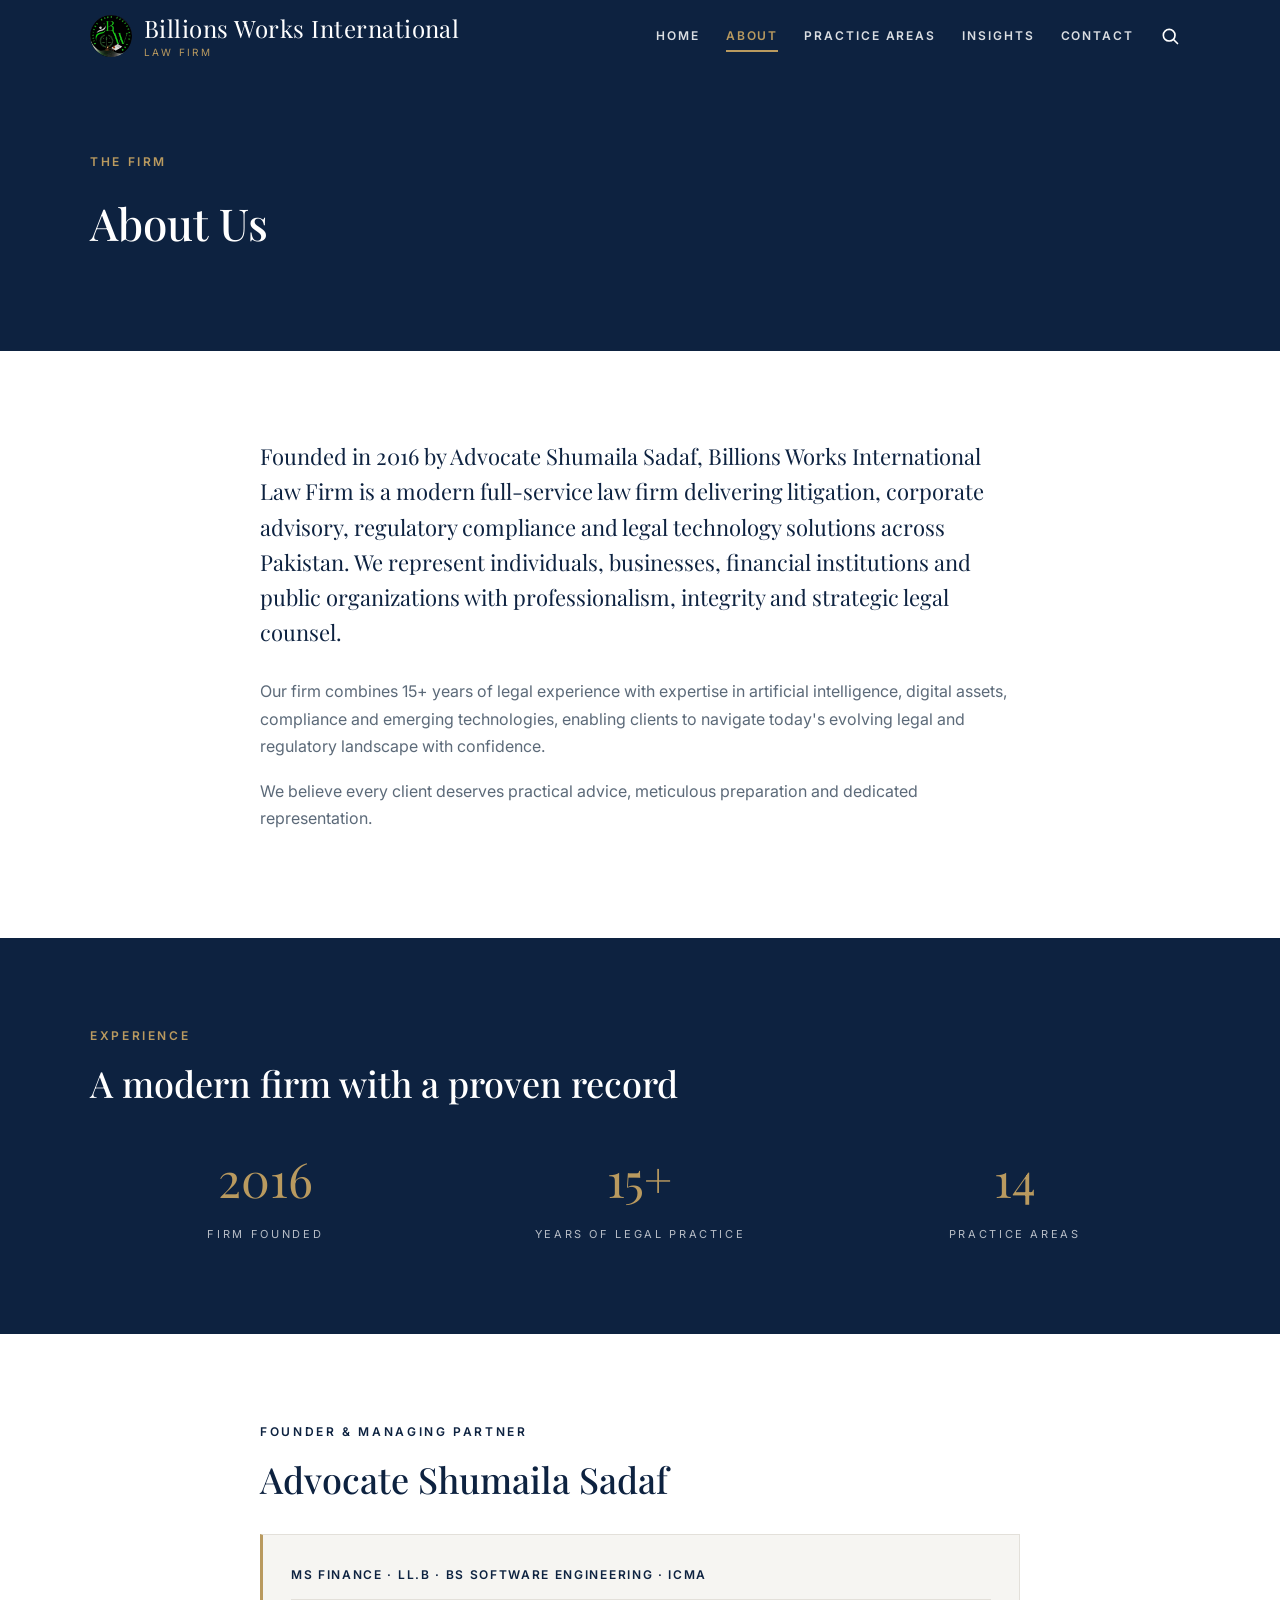
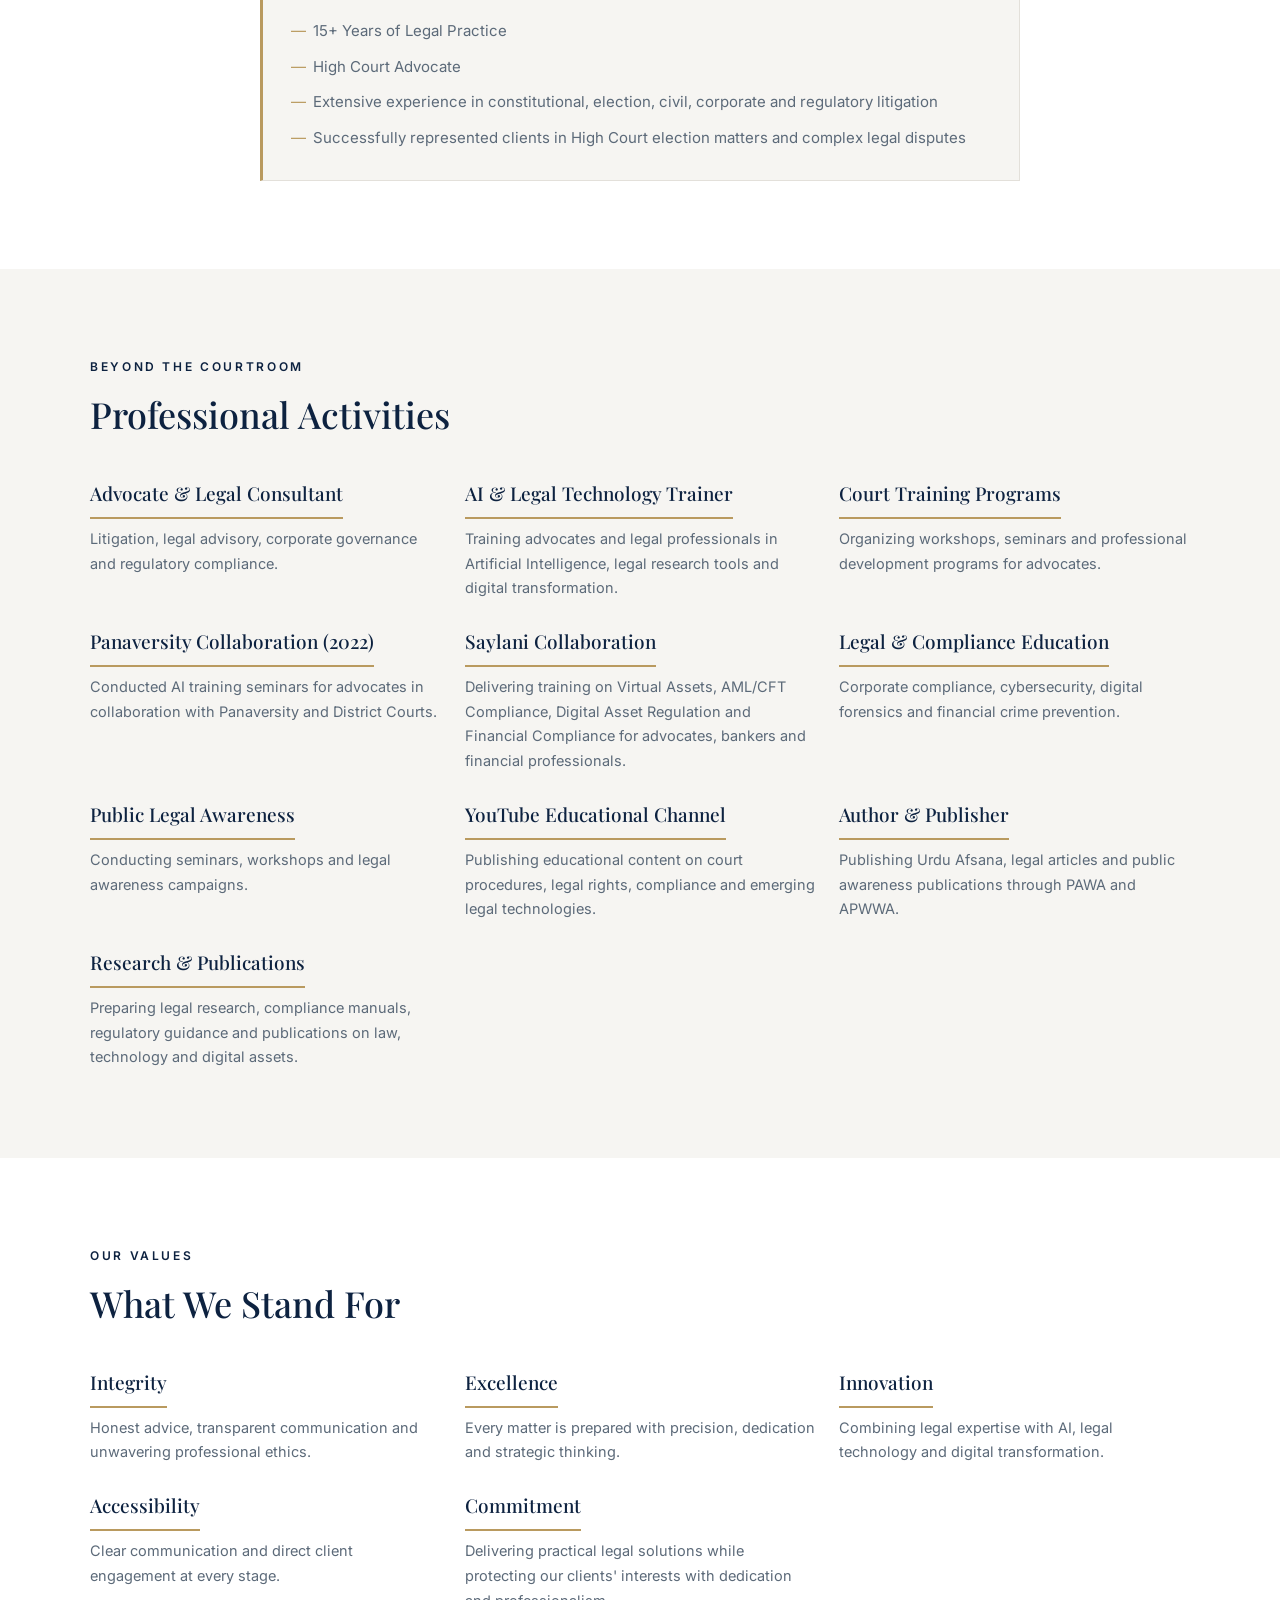
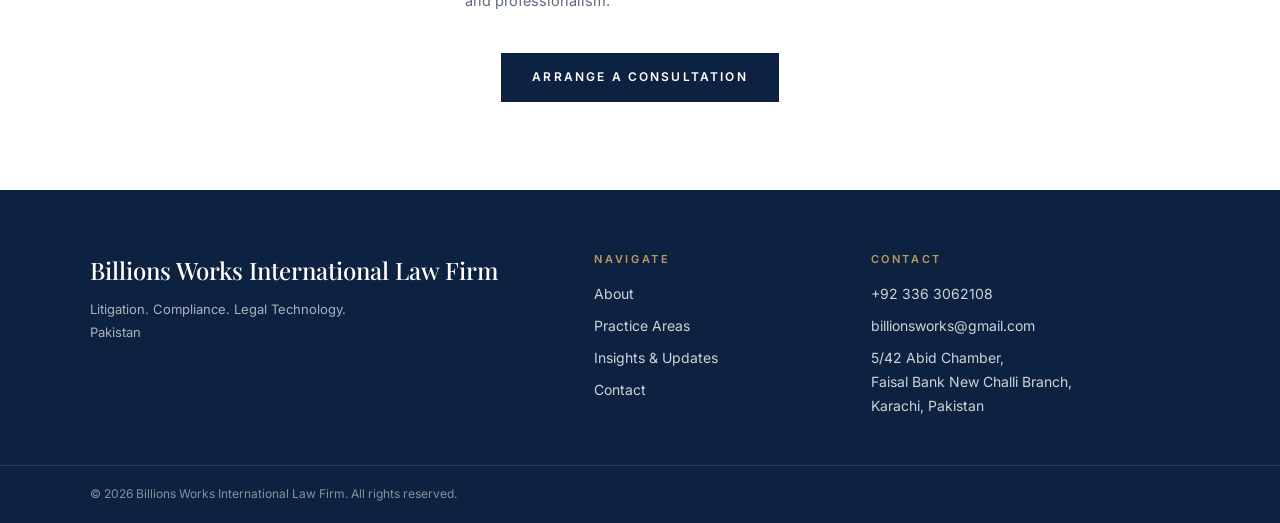
==== commit 8e1da42d: "Add real contact details: email, phone, WhatsApp and office address - billionsworks@gmail.com replac" ====
--- a/about.html
+++ b/about.html
@@ -12,7 +12,9 @@
   <link href="https://fonts.googleapis.com/css2?family=Playfair+Display:ital,wght@0,400;0,500;0,600;1,400&family=Inter:wght@300;400;500;600&display=swap" rel="stylesheet">
 
   <link rel="stylesheet" href="style.css">
-  <link rel="icon" type="image/jpeg" href="images/billion_works_logo.jpeg">
+  <link rel="icon" type="image/png" sizes="32x32" href="images/favicon-32.png">
+  <link rel="icon" type="image/png" sizes="192x192" href="images/favicon-192.png">
+  <link rel="apple-touch-icon" href="images/favicon-circle.png">
   <!-- SEO: canonical + social sharing cards -->
   <link rel="canonical" href="https://taimoor-kamran.github.io/advocate-website/about.html">
   <meta property="og:type" content="website">
@@ -20,12 +22,12 @@
   <meta property="og:title" content="About Us — Billions Works International Law Firm | Advocate Shumaila Sadaf">
   <meta property="og:description" content="Founded in 2016 by Advocate Shumaila Sadaf, Billions Works International Law Firm delivers litigation, corporate advisory, regulatory compliance and legal technology solutions across Pakistan — combining 15+ years of legal experience with expertise in AI, digital assets and compliance.">
   <meta property="og:url" content="https://taimoor-kamran.github.io/advocate-website/about.html">
-  <meta property="og:image" content="https://taimoor-kamran.github.io/advocate-website/images/billion_works_logo.jpeg">
+  <meta property="og:image" content="https://taimoor-kamran.github.io/advocate-website/images/favicon-circle.png">
   <meta property="og:image:alt" content="Billions Works International Law Firm logo">
   <meta name="twitter:card" content="summary">
   <meta name="twitter:title" content="About Us — Billions Works International Law Firm | Advocate Shumaila Sadaf">
   <meta name="twitter:description" content="Founded in 2016 by Advocate Shumaila Sadaf, Billions Works International Law Firm delivers litigation, corporate advisory, regulatory compliance and legal technology solutions across Pakistan — combining 15+ years of legal experience with expertise in AI, digital assets and compliance.">
-  <meta name="twitter:image" content="https://taimoor-kamran.github.io/advocate-website/images/billion_works_logo.jpeg">
+  <meta name="twitter:image" content="https://taimoor-kamran.github.io/advocate-website/images/favicon-circle.png">
 </head>
 <body>
 
@@ -109,11 +111,9 @@
         <li><a href="practice-areas.html#regions">Regions</a></li>
       </ul>
     </div>
-    <!-- TODO(CONTACT-INFO): replace placeholder phone number and email
-         (tel: link + display text, mailto: link + display text) -->
     <div class="menu-footer">
-      <a href="tel:+922100000000">+92 21 0000 0000</a>
-      <a href="mailto:info@billionsworks.pk">info@billionsworks.pk</a>
+      <a href="tel:+923363062108">+92 336 3062108</a>
+      <a href="mailto:billionsworks@gmail.com">billionsworks@gmail.com</a>
     </div>
   </nav>
 
@@ -302,13 +302,11 @@
         </ul>
       </div>
       <div>
-      <!-- TODO(CONTACT-INFO): replace placeholder phone, email and office
-           address (Suite 000 / Example Chambers are not real) -->
         <p class="footer-heading">CONTACT</p>
         <ul class="footer-links">
-          <li><a href="tel:+922100000000">+92 21 0000 0000</a></li>
-          <li><a href="mailto:info@billionsworks.pk">info@billionsworks.pk</a></li>
-          <li>Suite 000, 1st Floor,<br>Example Chambers, Shahrah-e-Faisal,<br>Karachi, Pakistan</li>
+          <li><a href="tel:+923363062108">+92 336 3062108</a></li>
+          <li><a href="mailto:billionsworks@gmail.com">billionsworks@gmail.com</a></li>
+          <li>5/42 Abid Chamber,<br>Faisal Bank New Challi Branch,<br>Karachi, Pakistan</li>
         </ul>
       </div>
     </div>
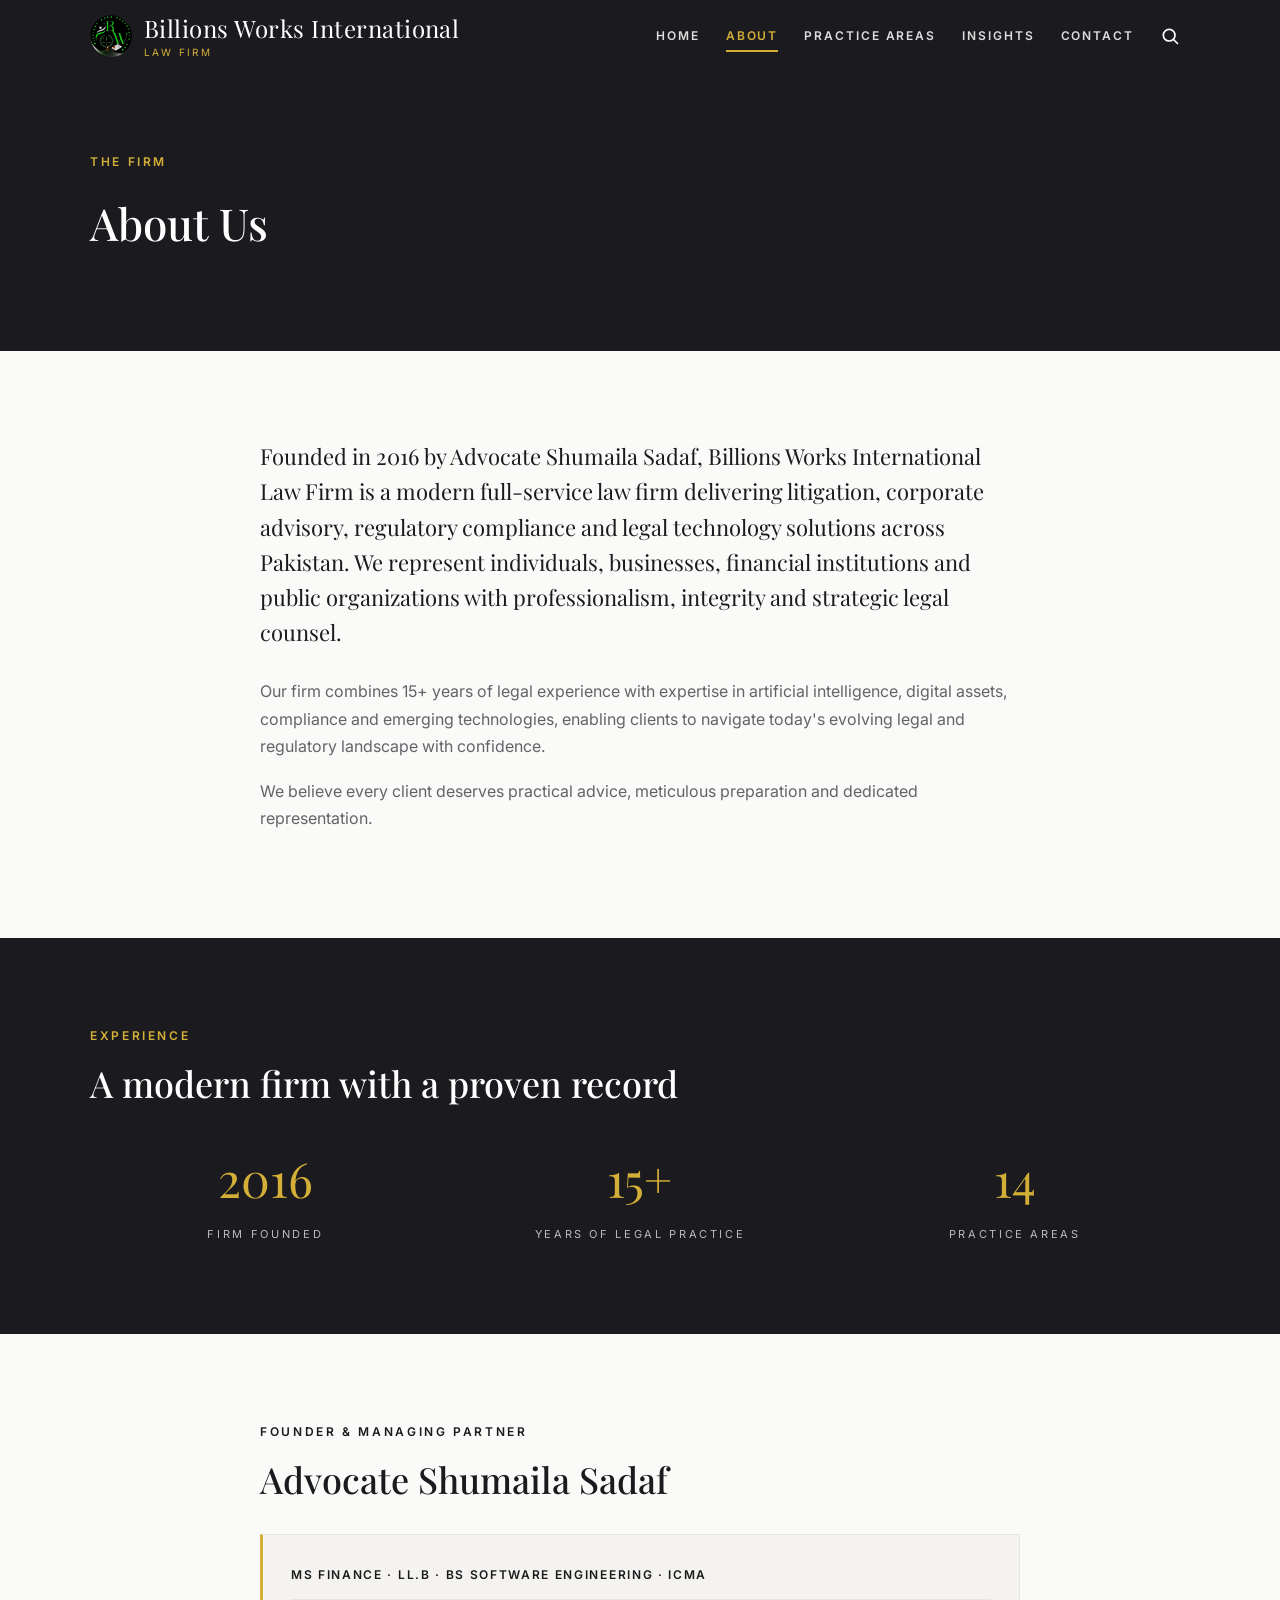
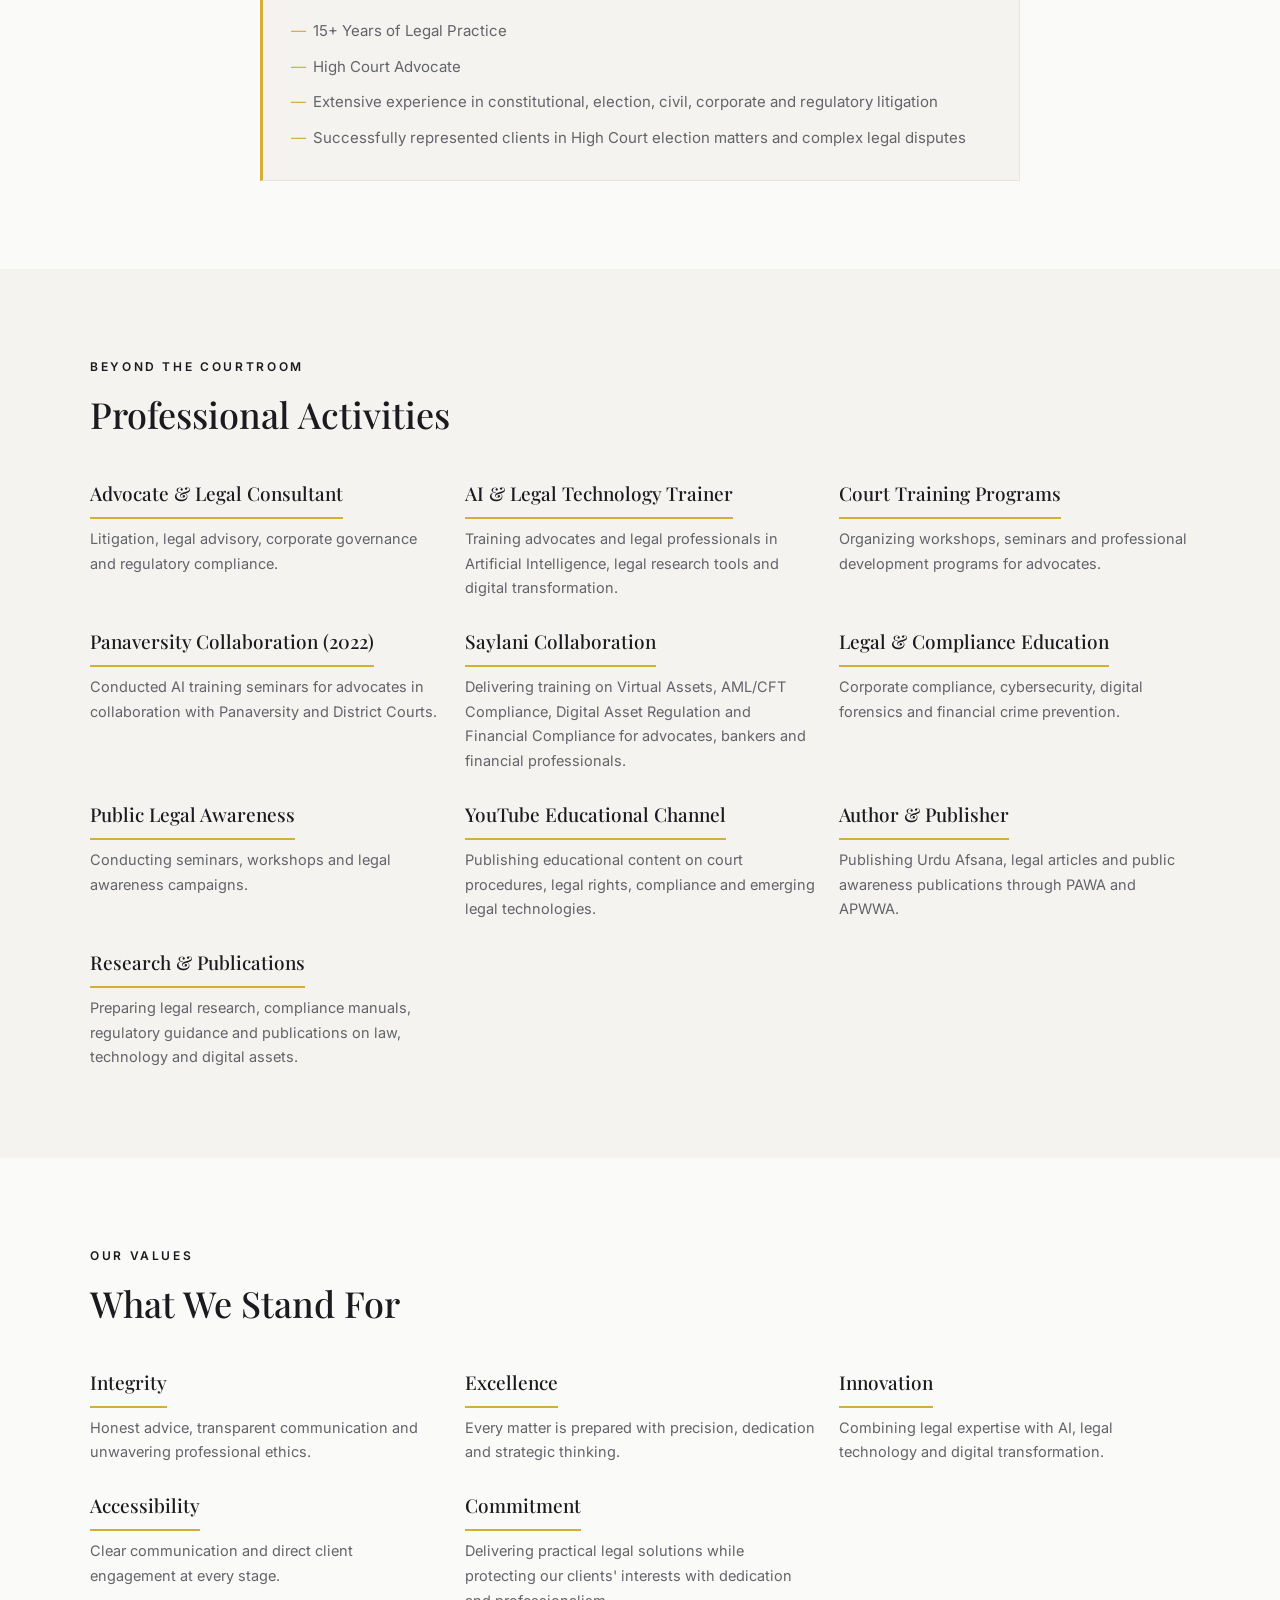
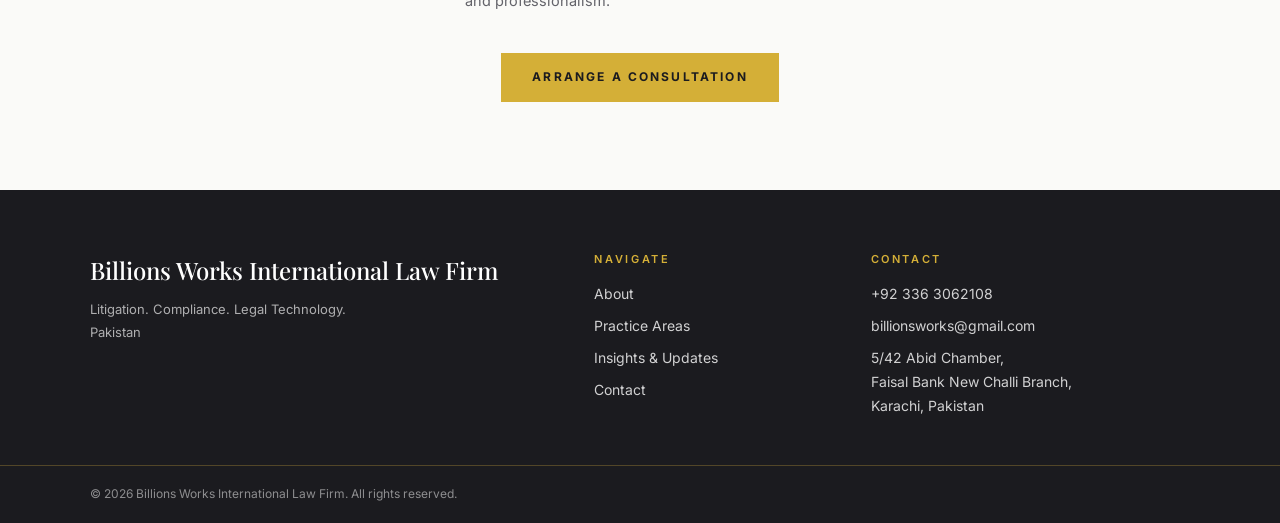
==== commit b2e20714: "Retheme site from navy & white to charcoal & gold - Refactor all colors into semantic :root variable" ====
--- a/about.html
+++ b/about.html
@@ -3,6 +3,7 @@
 <head>
   <meta charset="UTF-8">
   <meta name="viewport" content="width=device-width, initial-scale=1.0">
+  <meta name="theme-color" content="#1b1b1f">
   <!-- EDIT: page title -->
   <title>About Us — Billions Works International Law Firm | Advocate Shumaila Sadaf</title>
   <meta name="description" content="Founded in 2016 by Advocate Shumaila Sadaf, Billions Works International Law Firm delivers litigation, corporate advisory, regulatory compliance and legal technology solutions across Pakistan — combining 15+ years of legal experience with expertise in AI, digital assets and compliance.">
--- a/style.css
+++ b/style.css
@@ -1,21 +1,27 @@
 /* ==========================================================================
    BILLIONS WORKS INTERNATIONAL LAW FIRM — shared stylesheet
-   Design: navy (#0d2240) + white, Playfair Display headings, Inter UI text.
-   Mobile-first: base styles are for phones; @media blocks scale up.
-
-   QUICK EDITS — the variables below control the whole site:
+   Design: charcoal (#1b1b1f) + gold (#d4af37), Playfair Display headings,
+   Inter UI text. Mobile-first: base styles are for phones; @media scale up.
+
+   QUICK EDITS — every color on the site comes from the variables below:
    ========================================================================== */
 
 :root {
-  --navy:        #0d2240;   /* primary brand color */
-  --navy-dark:   #081729;   /* darker navy (footer bottom, hovers) */
-  --navy-soft:   #16304f;   /* lighter navy (card hovers, submenu) */
-  --gold:        #b99a5f;   /* accent — links, underlines, hovers */
-  --white:       #ffffff;
-  --off-white:   #f6f5f2;   /* tinted section backgrounds */
-  --text:        #24303e;   /* body text on white */
-  --text-muted:  #5c6a79;   /* secondary text */
-  --line:        #e3e0da;   /* hairline borders */
+  --color-primary:      #1b1b1f;   /* charcoal — header, footer, dark bands, dark cards */
+  --color-primary-dark: #131316;   /* deeper charcoal — search bar, footer bottom */
+  --color-surface:      #26262c;   /* lighter charcoal — card/hover surfaces on dark */
+  --color-accent:       #d4af37;   /* gold — links, icons, labels, active states ON DARK */
+  --color-accent-deep:  #8a6d1f;   /* darker gold — accent TEXT on white (readable) */
+  --color-accent-soft:  rgba(184, 150, 58, 0.35);  /* #b8963a low opacity — subtle borders/dividers */
+  --color-white:        #ffffff;
+  --color-bg:           #fafaf8;   /* body background */
+  --color-bg-soft:      #f4f3ef;   /* tinted section backgrounds */
+  --color-text:         #222222;   /* body text on white */
+  --color-text-muted:   #63636a;   /* secondary text */
+  --color-border:       #e6e5e1;   /* hairline borders on light backgrounds */
+  --color-accent-hover: #bc982b;   /* darker gold — primary button hover */
+  --color-success:      #2e7d4f;   /* form success message */
+  --color-error:        #b0413e;   /* form error message */
 
   --font-serif:  'Playfair Display', Georgia, 'Times New Roman', serif;
   --font-sans:   'Inter', -apple-system, 'Segoe UI', Arial, sans-serif;
@@ -33,8 +39,8 @@
   font-family: var(--font-sans);
   font-size: 16px;
   line-height: 1.7;
-  color: var(--text);
-  background: var(--white);
+  color: var(--color-text);
+  background: var(--color-bg);
   -webkit-font-smoothing: antialiased;
 }
 
@@ -44,6 +50,15 @@
 button { font: inherit; color: inherit; background: none; border: none; cursor: pointer; }
 address { font-style: normal; }
 
+/* Keyboard focus — gold ring on any interactive element */
+a:focus-visible,
+button:focus-visible,
+input:focus-visible,
+textarea:focus-visible {
+  outline: 2px solid var(--color-accent);
+  outline-offset: 2px;
+}
+
 /* --------------------------- LAYOUT HELPERS ---------------------------- */
 
 .container {
@@ -56,8 +71,8 @@
 .container.narrow { max-width: 800px; }
 
 .section { padding: 64px 0; }
-.section-tint { background: var(--off-white); }
-.section-navy { background: var(--navy); color: var(--white); }
+.section-tint { background: var(--color-bg-soft); }
+.section-navy { background: var(--color-primary); color: var(--color-white); }
 
 /* Responsive card grid: 1 column on phones, 2 on tablets, 3 on desktop */
 .grid { display: grid; gap: 24px; }
@@ -76,23 +91,23 @@
   font-weight: 600;
   letter-spacing: 0.22em;
   text-transform: uppercase;
-  color: var(--gold);
+  color: var(--color-accent);
   margin-bottom: 14px;
 }
-.eyebrow-dark { color: var(--navy); }
-
-.section-title       { font-size: 30px; line-height: 1.25; color: var(--navy); margin-bottom: 32px; }
-.section-title-light { font-size: 30px; line-height: 1.25; color: var(--white); margin-bottom: 32px; }
+.eyebrow-dark { color: var(--color-primary); }
+
+.section-title       { font-size: 30px; line-height: 1.25; color: var(--color-primary); margin-bottom: 32px; }
+.section-title-light { font-size: 30px; line-height: 1.25; color: var(--color-white); margin-bottom: 32px; }
 
 .lead {
   font-family: var(--font-serif);
   font-size: 22px;
   line-height: 1.6;
-  color: var(--navy);
+  color: var(--color-primary);
   margin-bottom: 28px;
 }
 
-.prose p { margin-bottom: 18px; color: var(--text-muted); }
+.prose p { margin-bottom: 18px; color: var(--color-text-muted); }
 
 @media (min-width: 768px) {
   .section { padding: 88px 0; }
@@ -105,21 +120,34 @@
   display: inline-block;
   padding: 13px 30px;
   font-size: 12px;
-  font-weight: 600;
+  font-weight: 700;
   letter-spacing: 0.18em;
   text-transform: uppercase;
   border: 1px solid transparent;
   transition: background 0.25s, color 0.25s, border-color 0.25s;
 }
 
-.btn-navy { background: var(--navy); color: var(--white); }
-.btn-navy:hover { background: var(--gold); }
-
-.btn-light { background: var(--white); color: var(--navy); }
-.btn-light:hover { background: var(--gold); color: var(--white); }
-
-.btn-outline-light { border-color: rgba(255,255,255,0.5); color: var(--white); }
-.btn-outline-light:hover { border-color: var(--gold); color: var(--gold); }
+/* PRIMARY buttons — gold background, charcoal text.
+   (.btn-navy / .btn-light are legacy class names kept so the HTML
+    doesn't need to change; both are now the gold primary style.) */
+.btn-navy,
+.btn-light {
+  background: var(--color-accent);
+  color: var(--color-primary);
+}
+.btn-navy:hover,
+.btn-light:hover { background: var(--color-accent-hover); }
+
+/* SECONDARY buttons — transparent with gold border, fills gold on hover */
+.btn-outline-light {
+  border-color: var(--color-accent);
+  color: var(--color-accent);
+  background: transparent;
+}
+.btn-outline-light:hover {
+  background: var(--color-accent);
+  color: var(--color-primary);
+}
 
 /* ==========================================================================
    HEADER
@@ -129,8 +157,8 @@
   position: sticky;          /* stays visible while scrolling */
   top: 0;
   z-index: 100;
-  background: var(--navy);
-  color: var(--white);
+  background: var(--color-primary);
+  color: var(--color-white);
 }
 
 .header-inner {
@@ -162,7 +190,7 @@
   font-size: 10px;
   letter-spacing: 0.24em;
   text-transform: uppercase;
-  color: var(--gold);
+  color: var(--color-accent);
   margin-top: 3px;
 }
 @media (min-width: 768px) {
@@ -205,14 +233,14 @@
     right: 0;
     bottom: 0;
     height: 2px;
-    background: var(--gold);
+    background: var(--color-accent);
     transform: scaleX(0);
     transform-origin: left;
     transition: transform 0.25s ease;
   }
-  .desktop-nav a:hover { color: var(--white); }
+  .desktop-nav a:hover { color: var(--color-white); }
   .desktop-nav a:hover::after { transform: scaleX(1); }
-  .desktop-nav a.active { color: var(--gold); }
+  .desktop-nav a.active { color: var(--color-accent); }
   .desktop-nav a.active::after { transform: scaleX(1); }
 
   /* Hamburger not needed once the links are inline
@@ -221,12 +249,12 @@
 }
 .icon-btn {
   padding: 10px;
-  color: var(--white);
+  color: var(--color-white);
   display: grid;
   place-items: center;
   transition: color 0.2s;
 }
-.icon-btn:hover { color: var(--gold); }
+.icon-btn:hover { color: var(--color-accent); }
 
 /* ----------------------------- SEARCH BAR ------------------------------
    Hidden by default; script.js toggles .open on .search-bar. */
@@ -234,7 +262,7 @@
 .search-bar {
   max-height: 0;
   overflow: hidden;
-  background: var(--navy-dark);
+  background: var(--color-primary-dark);
   transition: max-height 0.35s ease;
 }
 .search-bar.open { max-height: 90px; }
@@ -253,17 +281,17 @@
   background: transparent;
   border: none;
   border-bottom: 1px solid rgba(255,255,255,0.3);
-  color: var(--white);
+  color: var(--color-white);
   font-family: var(--font-serif);
   font-size: 18px;
   padding: 6px 2px;
   outline: none;
 }
 .search-bar input::placeholder { color: rgba(255,255,255,0.45); }
-.search-bar input:focus { border-bottom-color: var(--gold); }
-
-.search-close { color: var(--white); font-size: 26px; line-height: 1; padding: 4px 8px; }
-.search-close:hover { color: var(--gold); }
+.search-bar input:focus { border-bottom-color: var(--color-accent); }
+
+.search-close { color: var(--color-white); font-size: 26px; line-height: 1; padding: 4px 8px; }
+.search-close:hover { color: var(--color-accent); }
 
 /* ==========================================================================
    SLIDE-IN MENU
@@ -276,7 +304,7 @@
   position: fixed;
   inset: 0;
   z-index: 190;
-  background: rgba(8, 23, 41, 0.6);
+  background: rgba(0, 0, 0, 0.62);
   opacity: 0;
   visibility: hidden;
   transition: opacity 0.35s;
@@ -290,8 +318,8 @@
   z-index: 200;
   height: 100dvh;
   width: min(360px, 88vw);   /* full-ish width on phones, 360px max */
-  background: var(--navy);
-  color: var(--white);
+  background: var(--color-primary);
+  color: var(--color-white);
   display: flex;
   flex-direction: column;
   transform: translateX(100%);            /* hidden off-screen */
@@ -305,11 +333,11 @@
   align-items: center;
   justify-content: space-between;
   padding: 22px 26px;
-  border-bottom: 1px solid rgba(255,255,255,0.12);
-}
-.menu-label { font-size: 11px; letter-spacing: 0.28em; color: var(--gold); }
-.menu-close { color: var(--white); }
-.menu-close:hover { color: var(--gold); }
+  border-bottom: 1px solid var(--color-accent-soft);
+}
+.menu-label { font-size: 11px; letter-spacing: 0.28em; color: var(--color-accent); }
+.menu-close { color: var(--color-white); }
+.menu-close:hover { color: var(--color-accent); }
 
 /* Panel slider: two panels side by side, shifted with .show-sub */
 .menu-panels {
@@ -349,7 +377,7 @@
   transition: color 0.2s, background 0.2s;
 }
 .menu-panel a:hover,
-.menu-panel button:hover { color: var(--gold); background: var(--navy-soft); }
+.menu-panel button:hover { color: var(--color-accent); background: var(--color-surface); }
 
 /* "< BACK" button + submenu heading */
 .submenu-back {
@@ -358,7 +386,7 @@
   font-size: 12px !important;
   letter-spacing: 0.2em;
   text-transform: uppercase;
-  color: var(--gold);
+  color: var(--color-accent);
 }
 .menu-sub-label {
   padding: 12px 26px 6px;
@@ -370,14 +398,14 @@
 /* Contact links pinned to the bottom of the menu */
 .menu-footer {
   padding: 20px 26px 28px;
-  border-top: 1px solid rgba(255,255,255,0.12);
+  border-top: 1px solid var(--color-accent-soft);
   display: flex;
   flex-direction: column;
   gap: 6px;
   font-size: 14px;
   color: rgba(255,255,255,0.75);
 }
-.menu-footer a:hover { color: var(--gold); }
+.menu-footer a:hover { color: var(--color-accent); }
 
 /* Prevent the page behind the menu from scrolling (set by script.js) */
 body.menu-open { overflow: hidden; }
@@ -388,11 +416,11 @@
 
 .hero {
   background:
-    linear-gradient(rgba(13, 34, 64, 0.92), rgba(13, 34, 64, 0.97)),
+    linear-gradient(rgba(27, 27, 31, 0.92), rgba(27, 27, 31, 0.97)),
     /* Subtle diagonal texture — replace with a photo if you like:
        url('images/hero.jpg') center/cover */
-    repeating-linear-gradient(135deg, #10294d 0 2px, var(--navy) 2px 14px);
-  color: var(--white);
+    repeating-linear-gradient(135deg, var(--color-surface) 0 2px, var(--color-primary) 2px 14px);
+  color: var(--color-white);
   padding: 90px 0 100px;
   text-align: left;
 }
@@ -433,12 +461,12 @@
   display: block;
   font-family: var(--font-serif);
   font-size: 38px;
-  color: var(--navy);
+  color: var(--color-primary);
 }
 .stats-row .stat-label {
   font-size: 11px;
   letter-spacing: 0.2em;
-  color: var(--text-muted);
+  color: var(--color-text-muted);
 }
 
 /* Founder highlight strip */
@@ -448,21 +476,21 @@
   gap: 22px;
   flex-wrap: wrap;
   padding: 28px 26px;
-  border: 1px solid var(--line);
-  border-left: 3px solid var(--gold);
+  border: 1px solid var(--color-border);
+  border-left: 3px solid var(--color-accent);
   transition: border-color 0.25s, box-shadow 0.25s, transform 0.25s;
 }
 .founder-strip:hover {
-  border-left-color: var(--navy);
-  box-shadow: 0 12px 26px rgba(13, 34, 64, 0.08);
+  border-left-color: var(--color-primary);
+  box-shadow: 0 12px 26px rgba(0, 0, 0, 0.10);
   transform: translateY(-3px);
 }
 .founder-avatar {
   width: 84px;
   height: 84px;
   border-radius: 50%;
-  background: var(--navy);
-  color: var(--gold);
+  background: var(--color-primary);
+  color: var(--color-accent);
   display: grid;
   place-items: center;
   font-family: var(--font-serif);
@@ -470,27 +498,27 @@
   flex-shrink: 0;
 }
 .founder-strip-text { display: flex; flex-direction: column; gap: 3px; flex: 1; min-width: 220px; }
-.founder-strip-name { font-family: var(--font-serif); font-size: 22px; color: var(--navy); }
+.founder-strip-name { font-family: var(--font-serif); font-size: 22px; color: var(--color-primary); }
 .founder-strip-role {
   font-size: 11px;
   font-weight: 600;
   letter-spacing: 0.2em;
   text-transform: uppercase;
-  color: var(--gold);
-}
-.founder-strip-quals { font-size: 13px; color: var(--text-muted); }
-
-/* Full-width navy CTA band */
+  color: var(--color-accent-deep);   /* dark gold — sits on a white strip */
+}
+.founder-strip-quals { font-size: 13px; color: var(--color-text-muted); }
+
+/* Full-width charcoal CTA band */
 .cta-band { text-align: center; }
 .cta-band .section-title-light { margin-bottom: 26px; }
 .cta-actions { display: flex; justify-content: center; flex-wrap: wrap; gap: 14px; }
 
 /* --------------------------- PAGE BANNER -------------------------------
-   Slim navy banner used at the top of inner pages. */
+   Slim charcoal banner used at the top of inner pages. */
 
 .page-banner {
-  background: var(--navy);
-  color: var(--white);
+  background: var(--color-primary);
+  color: var(--color-white);
   padding: 56px 0 64px;
 }
 .page-banner h1 { font-size: 32px; }
@@ -509,58 +537,63 @@
   flex-direction: column;
   gap: 10px;
   padding: 30px 26px;
-  border: 1px solid var(--line);
-  background: var(--white);
+  border: 1px solid var(--color-border);
+  background: var(--color-white);
   transition: border-color 0.25s, transform 0.25s, box-shadow 0.25s;
 }
 .practice-card:hover {
-  border-color: var(--gold);
+  border-color: var(--color-accent);
   transform: translateY(-4px);
-  box-shadow: 0 14px 30px rgba(13, 34, 64, 0.08);
-}
-.practice-card h3 { font-size: 20px; color: var(--navy); }
-.practice-card p  { font-size: 14.5px; color: var(--text-muted); flex: 1; }
-
-/* Gold "Learn more →" link inside cards */
+  box-shadow: 0 14px 30px rgba(0, 0, 0, 0.10);
+}
+.practice-card h3 { font-size: 20px; color: var(--color-primary); }
+.practice-card p  { font-size: 14.5px; color: var(--color-text-muted); flex: 1; }
+
+/* Gold "Learn more →" link inside cards.
+   On white cards the darker gold keeps the label readable;
+   inside dark news cards it switches to bright gold (below). */
 .card-link {
   font-size: 11px;
   font-weight: 600;
   letter-spacing: 0.18em;
   text-transform: uppercase;
-  color: var(--gold);
-}
-
-/* News cards (dark navy with date + headline) */
+  color: var(--color-accent-deep);
+}
+.news-card .card-link { color: var(--color-accent); }
+
+/* News cards (dark charcoal with date + headline) */
 .news-card {
   display: flex;
   flex-direction: column;
   gap: 14px;
   padding: 32px 28px;
-  background: var(--navy);
-  color: var(--white);
+  background: var(--color-primary);
+  color: var(--color-white);
   min-height: 220px;
   transition: background 0.25s, transform 0.25s;
 }
-.news-card:hover { background: var(--navy-soft); transform: translateY(-4px); }
+.news-card:hover { background: var(--color-surface); transform: translateY(-4px); }
 .news-card h3 { font-size: 19px; line-height: 1.4; flex: 1; }
 .news-date {
   font-size: 11px;
   font-weight: 600;
   letter-spacing: 0.2em;
-  color: var(--gold);
-}
+  color: var(--color-accent);
+}
+/* Insight articles sit on a white page — use the readable dark gold there */
+.insight-article .news-date { color: var(--color-accent-deep); }
 
 /* ==========================================================================
    ABOUT PAGE
    ========================================================================== */
 
-/* Experience statistics on navy band */
+/* Experience statistics on charcoal band */
 .stats-grid { text-align: center; margin-top: 8px; }
 .stat-number {
   display: block;
   font-family: var(--font-serif);
   font-size: 48px;
-  color: var(--gold);
+  color: var(--color-accent);
 }
 .stat-label {
   font-size: 11px;
@@ -570,9 +603,9 @@
 
 /* Founder profile card */
 .founder-card {
-  border: 1px solid var(--line);
-  border-left: 3px solid var(--gold);
-  background: var(--off-white);
+  border: 1px solid var(--color-border);
+  border-left: 3px solid var(--color-accent);
+  background: var(--color-bg-soft);
   padding: 30px 28px;
 }
 .founder-quals {
@@ -580,36 +613,36 @@
   font-weight: 600;
   letter-spacing: 0.14em;
   text-transform: uppercase;
-  color: var(--navy);
+  color: var(--color-primary);
   margin-bottom: 18px;
   padding-bottom: 14px;
-  border-bottom: 1px solid var(--line);
+  border-bottom: 1px solid var(--color-border);
 }
 .founder-list { display: flex; flex-direction: column; gap: 10px; }
 .founder-list li {
   position: relative;
   padding-left: 22px;
   font-size: 15px;
-  color: var(--text-muted);
+  color: var(--color-text-muted);
 }
 .founder-list li::before {
   content: "—";
   position: absolute;
   left: 0;
-  color: var(--gold);
+  color: var(--color-accent);
 }
 
 /* Values (mission section) */
 .values-grid { margin-top: 40px; }
 .value-item h3 {
   font-size: 19px;
-  color: var(--navy);
+  color: var(--color-primary);
   margin-bottom: 8px;
   padding-bottom: 8px;
-  border-bottom: 2px solid var(--gold);
+  border-bottom: 2px solid var(--color-accent);
   display: inline-block;
 }
-.value-item p { font-size: 14.5px; color: var(--text-muted); }
+.value-item p { font-size: 14.5px; color: var(--color-text-muted); }
 
 /* ==========================================================================
    PRACTICE AREAS PAGE — dropdown filter + list
@@ -624,15 +657,15 @@
   align-items: center;
   justify-content: space-between;
   padding: 14px 18px;
-  border: 1px solid var(--navy);
-  color: var(--navy);
+  border: 1px solid var(--color-primary);
+  color: var(--color-primary);
   font-size: 12px;
   font-weight: 600;
   letter-spacing: 0.2em;
   transition: background 0.2s, color 0.2s;
 }
 .filter-toggle:hover,
-.filter-toggle[aria-expanded="true"] { background: var(--navy); color: var(--white); }
+.filter-toggle[aria-expanded="true"] { background: var(--color-primary); color: var(--color-white); }
 .filter-toggle svg { transition: transform 0.25s; }
 .filter-toggle[aria-expanded="true"] svg { transform: rotate(180deg); }
 
@@ -643,8 +676,8 @@
   left: 0;
   right: 0;
   z-index: 50;
-  background: var(--navy);
-  border: 1px solid var(--navy);
+  background: var(--color-primary);
+  border: 1px solid var(--color-primary);
   display: none;
 }
 .filter-dropdown.open { display: block; }
@@ -659,8 +692,8 @@
   letter-spacing: 0.2em;
   transition: background 0.15s, color 0.15s;
 }
-.filter-dropdown button:hover  { background: var(--navy-soft); color: var(--white); }
-.filter-dropdown button.active { color: var(--gold); }
+.filter-dropdown button:hover  { background: var(--color-surface); color: var(--color-white); }
+.filter-dropdown button.active { color: var(--color-accent); }
 
 /* Practice list: single column on phones, two columns from tablet up */
 .practice-list { display: grid; gap: 20px; }
@@ -671,30 +704,30 @@
   flex-direction: column;
   gap: 8px;
   padding: 26px 24px;
-  border: 1px solid var(--line);
-  border-left: 3px solid var(--navy);
+  border: 1px solid var(--color-border);
+  border-left: 3px solid var(--color-primary);
   transition: border-color 0.25s, box-shadow 0.25s, transform 0.25s;
 }
 .practice-item:hover {
-  border-left-color: var(--gold);
-  box-shadow: 0 12px 26px rgba(13, 34, 64, 0.08);
+  border-left-color: var(--color-accent);
+  box-shadow: 0 12px 26px rgba(0, 0, 0, 0.10);
   transform: translateY(-3px);
 }
-.practice-item h3 { font-size: 20px; color: var(--navy); }
-.practice-item p  { font-size: 14.5px; color: var(--text-muted); flex: 1; }
+.practice-item h3 { font-size: 20px; color: var(--color-primary); }
+.practice-item p  { font-size: 14.5px; color: var(--color-text-muted); flex: 1; }
 
 /* Hidden when filtered out (set by script.js) */
 .practice-item.hidden { display: none; }
 
-.filter-empty { color: var(--text-muted); padding: 20px 0; }
+.filter-empty { color: var(--color-text-muted); padding: 20px 0; }
 
 /* Sticky quick-nav chip bar (below the sticky header) */
 .quick-nav {
   position: sticky;
   top: var(--header-h);
   z-index: 90;
-  background: var(--white);
-  border-bottom: 1px solid var(--line);
+  background: var(--color-white);
+  border-bottom: 1px solid var(--color-border);
   padding: 12px 0;
 }
 .quick-nav-inner {
@@ -708,31 +741,31 @@
 .quick-nav a {
   white-space: nowrap;
   padding: 7px 14px;
-  border: 1px solid var(--line);
+  border: 1px solid var(--color-border);
   font-size: 11px;
   font-weight: 600;
   letter-spacing: 0.08em;
   text-transform: uppercase;
-  color: var(--navy);
+  color: var(--color-primary);
   transition: border-color 0.2s, color 0.2s, background 0.2s;
 }
-.quick-nav a:hover { border-color: var(--gold); color: var(--gold); }
+.quick-nav a:hover { border-color: var(--color-accent); color: var(--color-accent-deep); }
 
 /* Expanded practice sections */
 .practice-detail {
   padding: 36px 0 30px;
-  border-top: 1px solid var(--line);
+  border-top: 1px solid var(--color-border);
   /* keep anchor targets clear of the sticky header + quick-nav */
   scroll-margin-top: calc(var(--header-h) + 66px);
 }
 .practice-detail:first-of-type { border-top: none; }
 .practice-detail h3 {
   font-size: 24px;
-  color: var(--navy);
+  color: var(--color-primary);
   margin-bottom: 12px;
 }
 .practice-detail > p {
-  color: var(--text-muted);
+  color: var(--color-text-muted);
   max-width: 820px;
   margin-bottom: 18px;
 }
@@ -746,21 +779,21 @@
   position: relative;
   padding-left: 22px;
   font-size: 14.5px;
-  color: var(--text);
+  color: var(--color-text);
 }
 .detail-list li::before {
   content: "—";
   position: absolute;
   left: 0;
-  color: var(--gold);
+  color: var(--color-accent);
 }
 
 /* Industries / regions tag lists */
 .tag-list { display: flex; flex-wrap: wrap; gap: 12px; }
 .tag-list li {
   padding: 10px 20px;
-  border: 1px solid var(--navy);
-  color: var(--navy);
+  border: 1px solid var(--color-primary);
+  color: var(--color-primary);
   font-size: 13px;
   letter-spacing: 0.06em;
 }
@@ -771,18 +804,18 @@
 
 .insight-note {
   font-size: 13px;
-  color: var(--text-muted);
-  border: 1px solid var(--line);
-  border-left: 3px solid var(--gold);
+  color: var(--color-text-muted);
+  border: 1px solid var(--color-border);
+  border-left: 3px solid var(--color-accent);
   padding: 14px 18px;
   margin-bottom: 40px;
 }
-.insight-note a { color: var(--gold); }
+.insight-note a { color: var(--color-accent-deep); }
 .insight-note a:hover { text-decoration: underline; }
 
 .insight-article {
   padding: 36px 0;
-  border-top: 1px solid var(--line);
+  border-top: 1px solid var(--color-border);
   scroll-margin-top: calc(var(--header-h) + 20px);
 }
 .insight-article:first-of-type { border-top: none; padding-top: 0; }
@@ -790,7 +823,7 @@
 .insight-article h2 {
   font-size: 26px;
   line-height: 1.3;
-  color: var(--navy);
+  color: var(--color-primary);
   margin-bottom: 16px;
 }
 
@@ -809,12 +842,12 @@
   font-size: 11px;
   font-weight: 600;
   letter-spacing: 0.22em;
-  color: var(--gold);
+  color: var(--color-accent-deep);   /* dark gold — label on white page */
   margin-bottom: 3px;
 }
-.contact-list a:hover { color: var(--gold); }
-
-.map-wrap { border: 1px solid var(--line); }
+.contact-list a:hover { color: var(--color-accent-deep); }
+
+.map-wrap { border: 1px solid var(--color-border); }
 
 /* Form */
 .contact-form { display: flex; flex-direction: column; gap: 22px; }
@@ -824,7 +857,7 @@
   font-size: 11px;
   font-weight: 600;
   letter-spacing: 0.22em;
-  color: var(--navy);
+  color: var(--color-primary);
   margin-bottom: 8px;
 }
 
@@ -832,30 +865,30 @@
 .form-field textarea {
   width: 100%;
   padding: 13px 14px;
-  border: 1px solid var(--line);
-  background: var(--off-white);
+  border: 1px solid var(--color-border);
+  background: var(--color-bg-soft);
   font-family: var(--font-sans);
   font-size: 15px;
-  color: var(--text);
+  color: var(--color-text);
   outline: none;
   transition: border-color 0.2s, background 0.2s;
   resize: vertical;
 }
 .form-field input:focus,
-.form-field textarea:focus { border-color: var(--navy); background: var(--white); }
+.form-field textarea:focus { border-color: var(--color-primary); background: var(--color-white); }
 
 /* Status message under the form — script.js adds .error or .success */
 .form-status { font-size: 14px; min-height: 1em; }
-.form-status.error   { color: #b0413e; }
-.form-status.success { color: #2e7d4f; }
-
-.form-note { font-size: 12px; color: var(--text-muted); }
+.form-status.error   { color: var(--color-error); }
+.form-status.success { color: var(--color-success); }
+
+.form-note { font-size: 12px; color: var(--color-text-muted); }
 
 /* ==========================================================================
    FOOTER
    ========================================================================== */
 
-.site-footer { background: var(--navy); color: var(--white); }
+.site-footer { background: var(--color-primary); color: var(--color-white); }
 
 .footer-grid {
   display: grid;
@@ -874,15 +907,15 @@
   font-size: 11px;
   font-weight: 600;
   letter-spacing: 0.24em;
-  color: var(--gold);
+  color: var(--color-accent);
   margin-bottom: 14px;
 }
 
 .footer-links { display: flex; flex-direction: column; gap: 8px; font-size: 14px; color: rgba(255,255,255,0.8); }
-.footer-links a:hover { color: var(--gold); }
+.footer-links a:hover { color: var(--color-accent); }
 
 .footer-bottom {
-  border-top: 1px solid rgba(255,255,255,0.12);
+  border-top: 1px solid var(--color-accent-soft);
   padding: 18px 0;
   font-size: 12px;
   color: rgba(255,255,255,0.5);
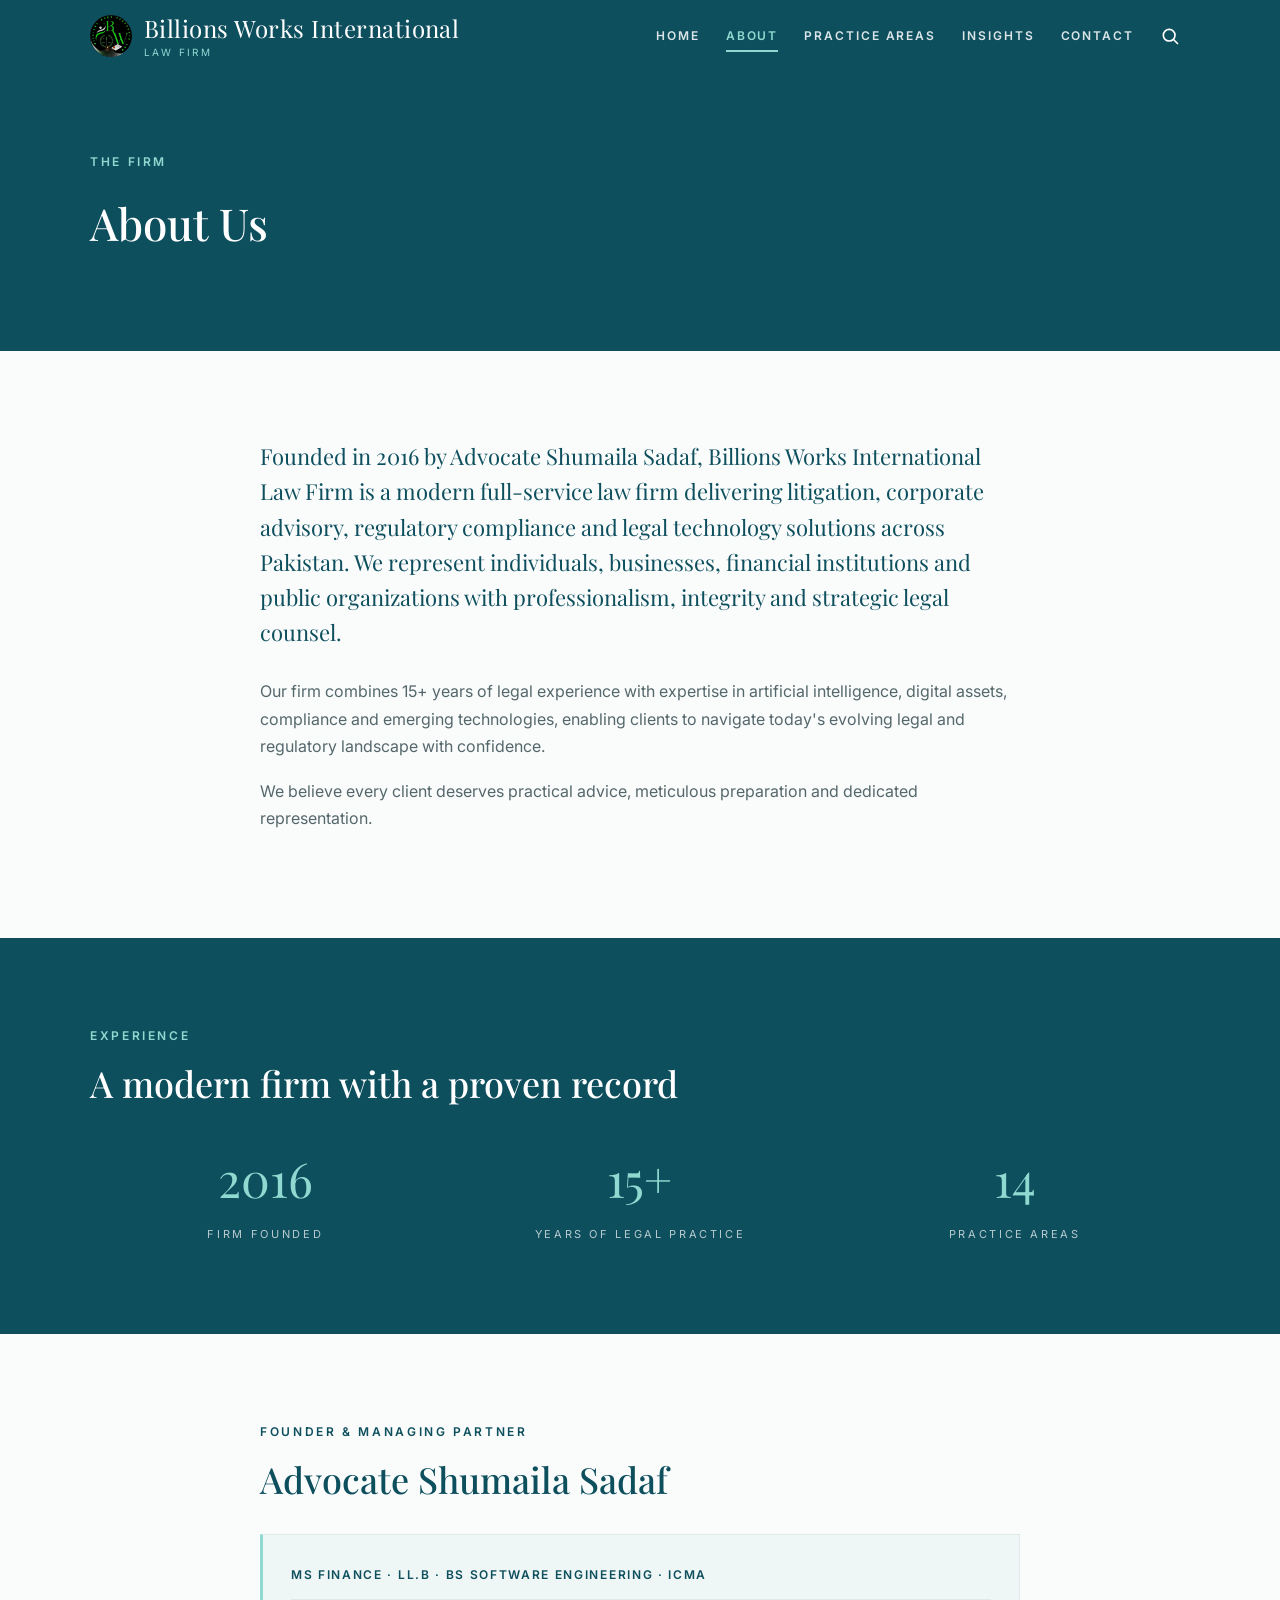
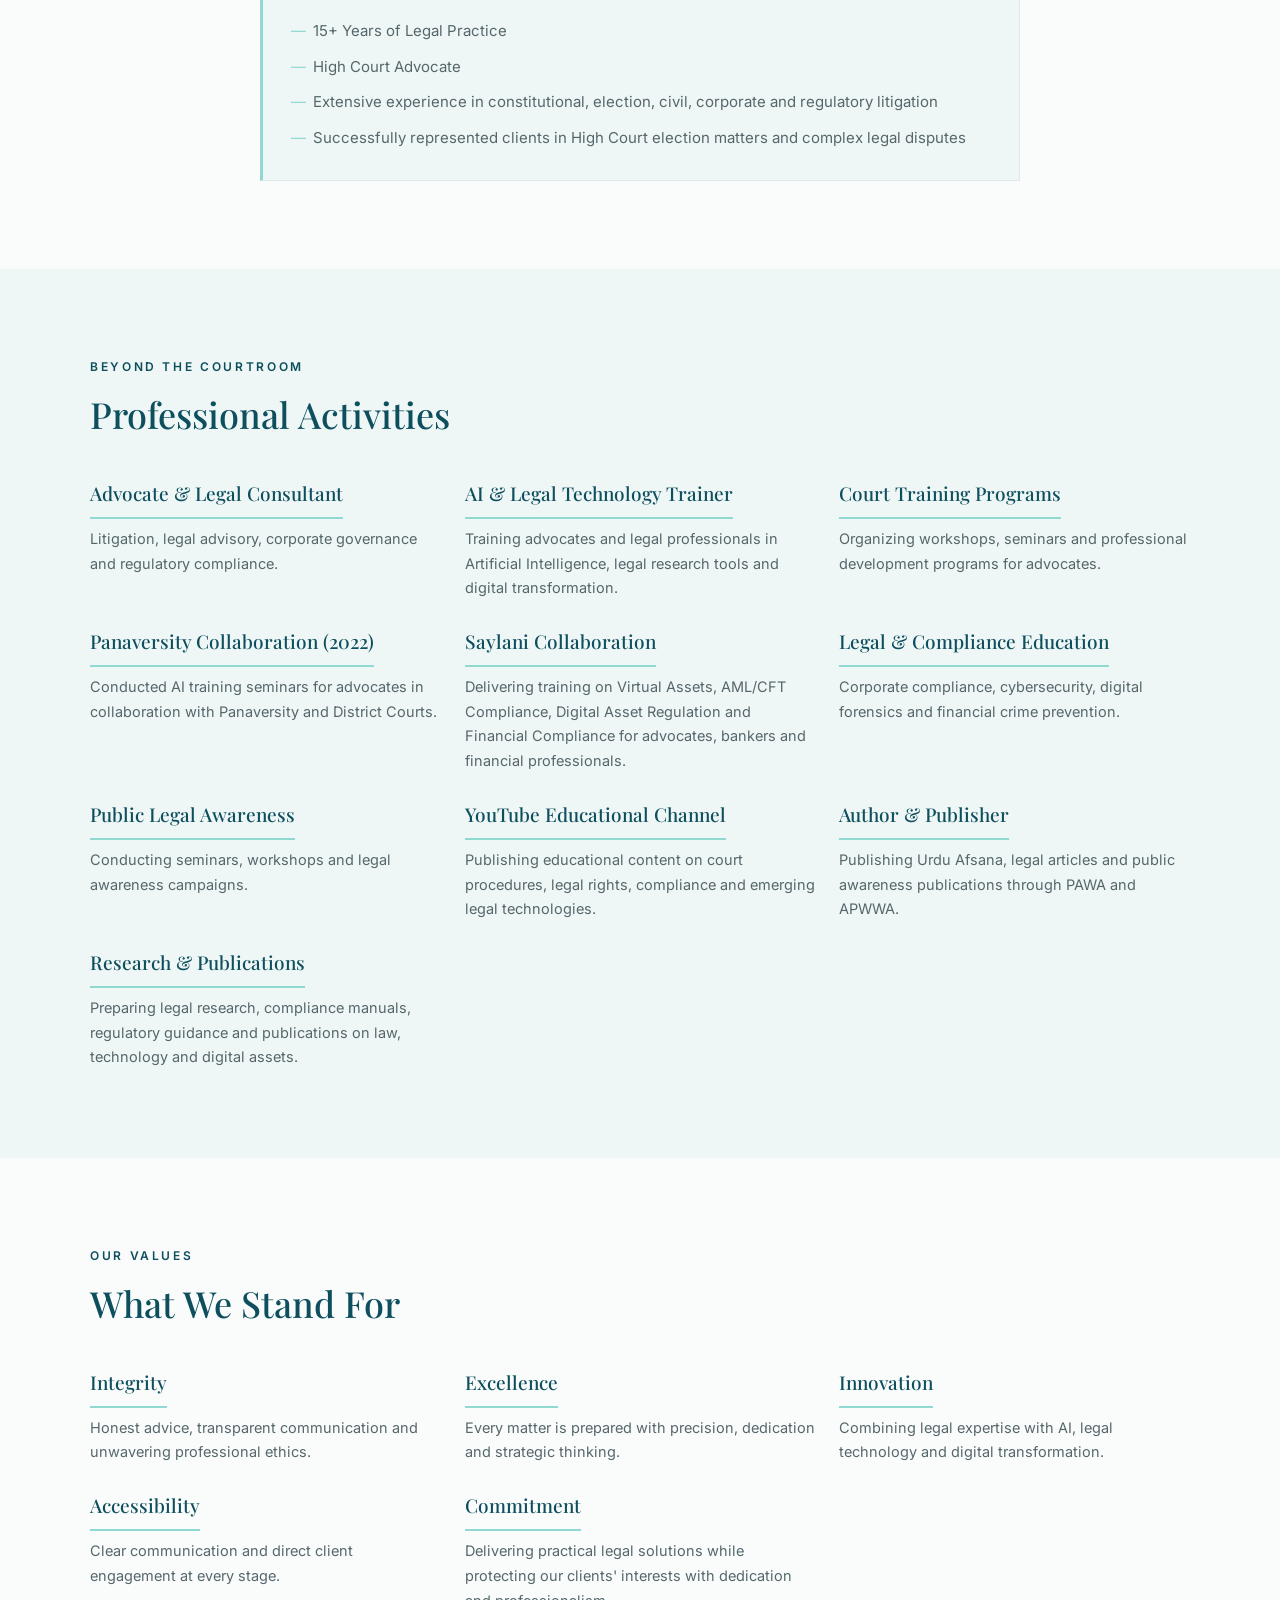
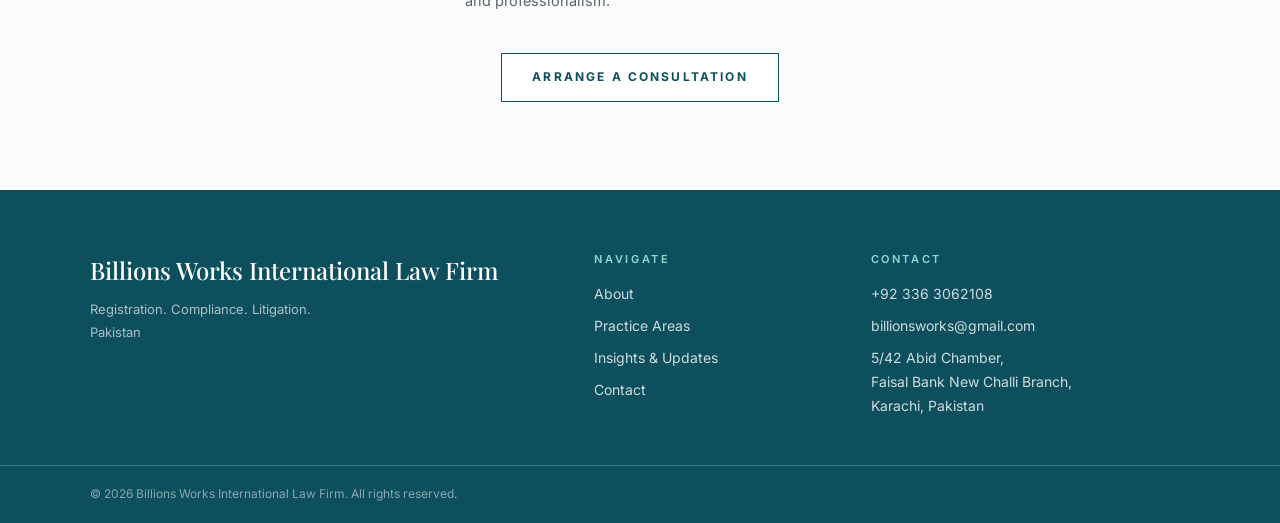
==== commit 2bc5c2d7: "Retheme to royal teal & white; refocus homepage on Registration, Compliance & Litigation - New :root" ====
--- a/about.html
+++ b/about.html
@@ -3,7 +3,7 @@
 <head>
   <meta charset="UTF-8">
   <meta name="viewport" content="width=device-width, initial-scale=1.0">
-  <meta name="theme-color" content="#1b1b1f">
+  <meta name="theme-color" content="#0e4f5e">
   <!-- EDIT: page title -->
   <title>About Us — Billions Works International Law Firm | Advocate Shumaila Sadaf</title>
   <meta name="description" content="Founded in 2016 by Advocate Shumaila Sadaf, Billions Works International Law Firm delivers litigation, corporate advisory, regulatory compliance and legal technology solutions across Pakistan — combining 15+ years of legal experience with expertise in AI, digital assets and compliance.">
@@ -291,7 +291,7 @@
     <div class="container footer-grid">
       <div>
         <p class="footer-name">Billions Works International Law Firm</p>
-        <p class="footer-blurb">Litigation. Compliance. Legal Technology.<br>Pakistan</p>
+        <p class="footer-blurb">Registration. Compliance. Litigation.<br>Pakistan</p>
       </div>
       <div>
         <p class="footer-heading">NAVIGATE</p>
--- a/style.css
+++ b/style.css
@@ -1,25 +1,26 @@
 /* ==========================================================================
    BILLIONS WORKS INTERNATIONAL LAW FIRM — shared stylesheet
-   Design: charcoal (#1b1b1f) + gold (#d4af37), Playfair Display headings,
+   Design: royal teal (#0e4f5e) + white, aqua accents (#8fd9d0),
+   Playfair Display headings,
    Inter UI text. Mobile-first: base styles are for phones; @media scale up.
 
    QUICK EDITS — every color on the site comes from the variables below:
    ========================================================================== */
 
 :root {
-  --color-primary:      #1b1b1f;   /* charcoal — header, footer, dark bands, dark cards */
-  --color-primary-dark: #131316;   /* deeper charcoal — search bar, footer bottom */
-  --color-surface:      #26262c;   /* lighter charcoal — card/hover surfaces on dark */
-  --color-accent:       #d4af37;   /* gold — links, icons, labels, active states ON DARK */
-  --color-accent-deep:  #8a6d1f;   /* darker gold — accent TEXT on white (readable) */
-  --color-accent-soft:  rgba(184, 150, 58, 0.35);  /* #b8963a low opacity — subtle borders/dividers */
+  --color-primary:      #0e4f5e;   /* deep royal teal — header, footer, dark bands, dark cards */
+  --color-primary-dark: #0a3d49;   /* deeper teal — search bar, footer bottom */
+  --color-surface:      #15616f;   /* lighter teal — card/hover surfaces on dark */
+  --color-accent:       #8fd9d0;   /* soft aqua — links, icons, labels, active states ON DARK */
+  --color-accent-deep:  #0e4f5e;   /* deep teal — accent TEXT on white (readable) */
+  --color-accent-soft:  rgba(143, 217, 208, 0.35);  /* aqua low opacity — subtle borders/dividers */
   --color-white:        #ffffff;
-  --color-bg:           #fafaf8;   /* body background */
-  --color-bg-soft:      #f4f3ef;   /* tinted section backgrounds */
-  --color-text:         #222222;   /* body text on white */
-  --color-text-muted:   #63636a;   /* secondary text */
-  --color-border:       #e6e5e1;   /* hairline borders on light backgrounds */
-  --color-accent-hover: #bc982b;   /* darker gold — primary button hover */
+  --color-bg:           #fafcfc;   /* body background */
+  --color-bg-soft:      #eff6f6;   /* tinted section backgrounds */
+  --color-text:         #1f2a2c;   /* body text on white */
+  --color-text-muted:   #55676b;   /* secondary text */
+  --color-border:       #dfe9e9;   /* hairline borders on light backgrounds */
+  --color-accent-hover: #79cfc4;   /* deeper aqua — button hover fill */
   --color-success:      #2e7d4f;   /* form success message */
   --color-error:        #b0413e;   /* form error message */
 
@@ -50,13 +51,25 @@
 button { font: inherit; color: inherit; background: none; border: none; cursor: pointer; }
 address { font-style: normal; }
 
-/* Keyboard focus — gold ring on any interactive element */
+/* Keyboard focus — deep teal ring on light backgrounds… */
 a:focus-visible,
 button:focus-visible,
 input:focus-visible,
 textarea:focus-visible {
-  outline: 2px solid var(--color-accent);
+  outline: 2px solid var(--color-accent-deep);
   outline-offset: 2px;
+}
+
+/* …switching to aqua inside dark (teal) areas so it stays visible */
+.site-header :focus-visible,
+.mobile-menu :focus-visible,
+.site-footer :focus-visible,
+.section-navy :focus-visible,
+.hero :focus-visible,
+.page-banner :focus-visible,
+.news-card:focus-visible,
+.news-card :focus-visible {
+  outline-color: var(--color-accent);
 }
 
 /* --------------------------- LAYOUT HELPERS ---------------------------- */
@@ -127,18 +140,22 @@
   transition: background 0.25s, color 0.25s, border-color 0.25s;
 }
 
-/* PRIMARY buttons — gold background, charcoal text.
+/* PRIMARY buttons — white background, deep teal text.
    (.btn-navy / .btn-light are legacy class names kept so the HTML
-    doesn't need to change; both are now the gold primary style.) */
+    doesn't need to change; both are now the white primary style.)
+   The teal border keeps the button visible on white pages too
+   (e.g. the contact form's Send Message button). */
 .btn-navy,
 .btn-light {
-  background: var(--color-accent);
-  color: var(--color-primary);
+  background: var(--color-white);
+  color: var(--color-primary);
+  border-color: var(--color-primary);
 }
 .btn-navy:hover,
 .btn-light:hover { background: var(--color-accent-hover); }
 
-/* SECONDARY buttons — transparent with gold border, fills gold on hover */
+/* SECONDARY buttons — transparent with 1px aqua border and aqua text,
+   filling aqua on hover (used on dark teal bands only) */
 .btn-outline-light {
   border-color: var(--color-accent);
   color: var(--color-accent);
@@ -225,7 +242,7 @@
     color: rgba(255, 255, 255, 0.85);
     transition: color 0.2s;
   }
-  /* Gold underline slides in on hover; stays on for the active page */
+  /* Aqua underline slides in on hover; stays on for the active page */
   .desktop-nav a::after {
     content: "";
     position: absolute;
@@ -416,7 +433,7 @@
 
 .hero {
   background:
-    linear-gradient(rgba(27, 27, 31, 0.92), rgba(27, 27, 31, 0.97)),
+    linear-gradient(rgba(14, 79, 94, 0.92), rgba(14, 79, 94, 0.97)),
     /* Subtle diagonal texture — replace with a photo if you like:
        url('images/hero.jpg') center/cover */
     repeating-linear-gradient(135deg, var(--color-surface) 0 2px, var(--color-primary) 2px 14px);
@@ -504,17 +521,17 @@
   font-weight: 600;
   letter-spacing: 0.2em;
   text-transform: uppercase;
-  color: var(--color-accent-deep);   /* dark gold — sits on a white strip */
+  color: var(--color-accent-deep);   /* deep teal — sits on a white strip */
 }
 .founder-strip-quals { font-size: 13px; color: var(--color-text-muted); }
 
-/* Full-width charcoal CTA band */
+/* Full-width teal CTA band */
 .cta-band { text-align: center; }
 .cta-band .section-title-light { margin-bottom: 26px; }
 .cta-actions { display: flex; justify-content: center; flex-wrap: wrap; gap: 14px; }
 
 /* --------------------------- PAGE BANNER -------------------------------
-   Slim charcoal banner used at the top of inner pages. */
+   Slim teal banner used at the top of inner pages. */
 
 .page-banner {
   background: var(--color-primary);
@@ -549,9 +566,9 @@
 .practice-card h3 { font-size: 20px; color: var(--color-primary); }
 .practice-card p  { font-size: 14.5px; color: var(--color-text-muted); flex: 1; }
 
-/* Gold "Learn more →" link inside cards.
-   On white cards the darker gold keeps the label readable;
-   inside dark news cards it switches to bright gold (below). */
+/* Accent "Learn more →" link inside cards.
+   On white cards the deep teal keeps the label readable;
+   inside dark news cards it switches to soft aqua (below). */
 .card-link {
   font-size: 11px;
   font-weight: 600;
@@ -561,7 +578,7 @@
 }
 .news-card .card-link { color: var(--color-accent); }
 
-/* News cards (dark charcoal with date + headline) */
+/* News cards (dark teal with date + headline) */
 .news-card {
   display: flex;
   flex-direction: column;
@@ -580,14 +597,14 @@
   letter-spacing: 0.2em;
   color: var(--color-accent);
 }
-/* Insight articles sit on a white page — use the readable dark gold there */
+/* Insight articles sit on a white page — use the readable deep teal there */
 .insight-article .news-date { color: var(--color-accent-deep); }
 
 /* ==========================================================================
    ABOUT PAGE
    ========================================================================== */
 
-/* Experience statistics on charcoal band */
+/* Experience statistics on teal band */
 .stats-grid { text-align: center; margin-top: 8px; }
 .stat-number {
   display: block;
@@ -842,7 +859,7 @@
   font-size: 11px;
   font-weight: 600;
   letter-spacing: 0.22em;
-  color: var(--color-accent-deep);   /* dark gold — label on white page */
+  color: var(--color-accent-deep);   /* deep teal — label on white page */
   margin-bottom: 3px;
 }
 .contact-list a:hover { color: var(--color-accent-deep); }
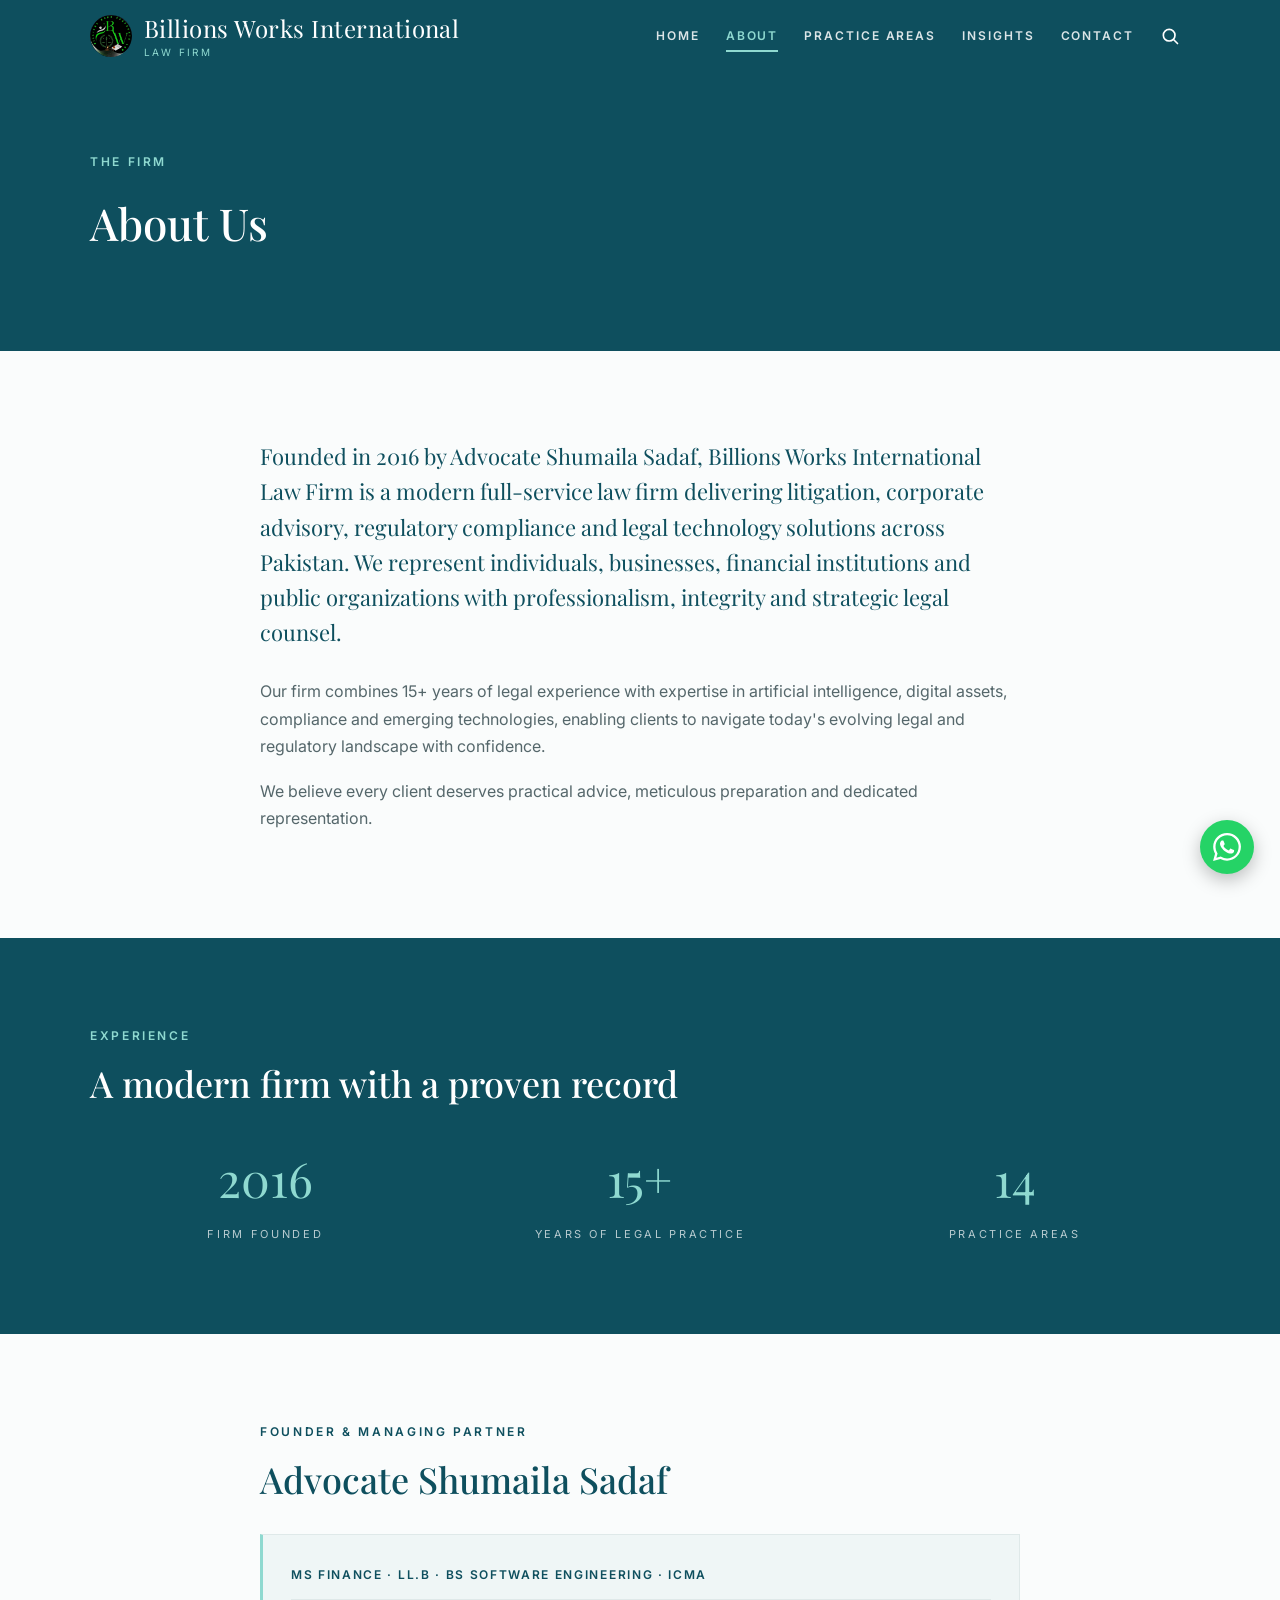
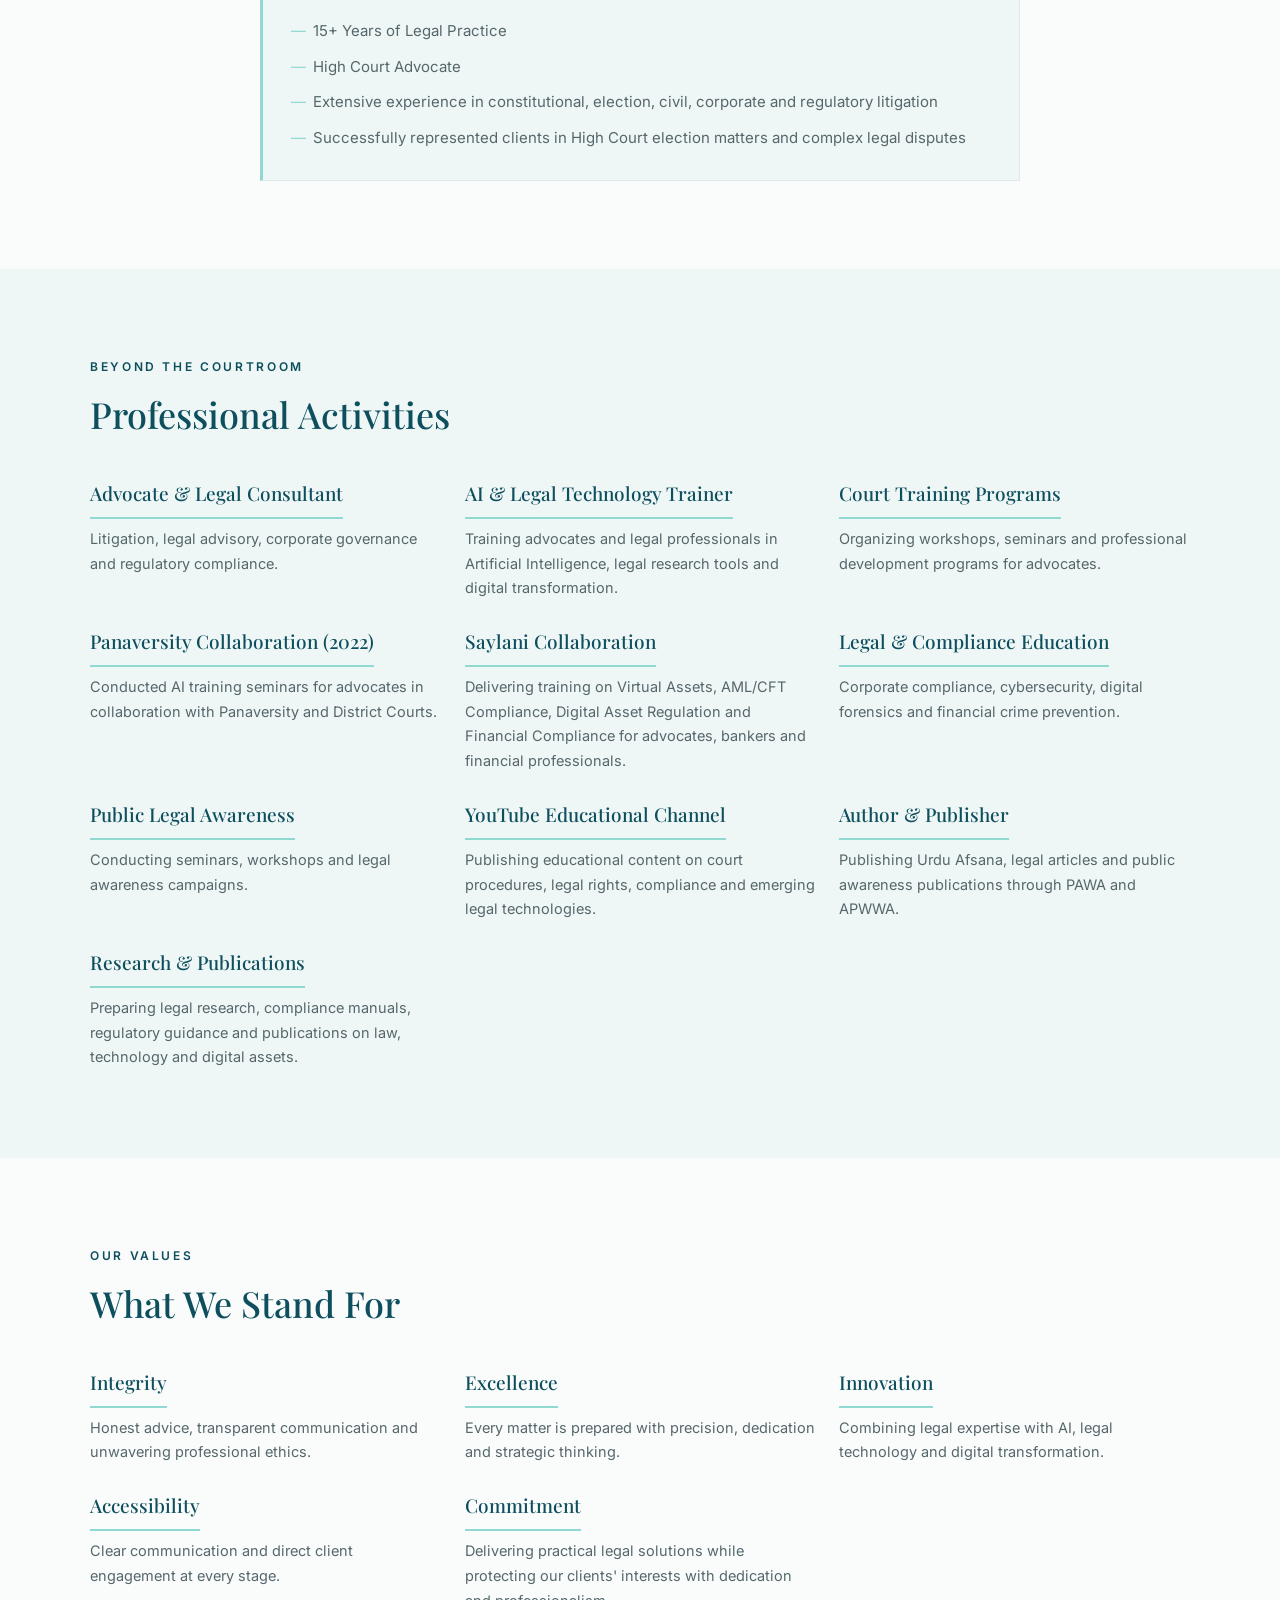
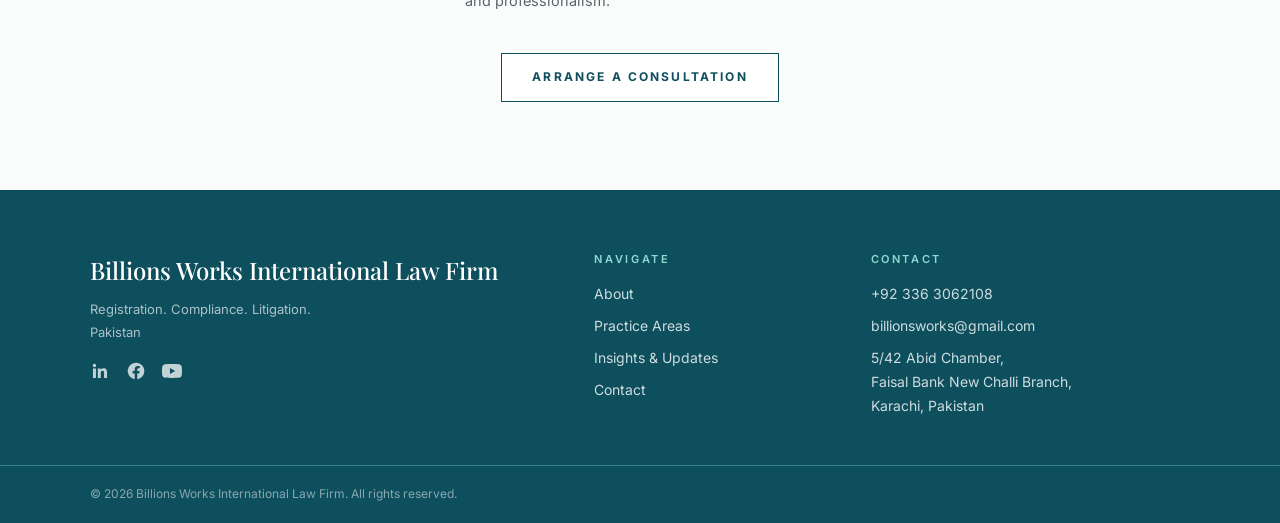
==== commit ed1e6fc1: "Add social links (LinkedIn, Facebook, YouTube) and floating WhatsApp button - Footer of all five pag" ====
--- a/about.html
+++ b/about.html
@@ -292,6 +292,18 @@
       <div>
         <p class="footer-name">Billions Works International Law Firm</p>
         <p class="footer-blurb">Registration. Compliance. Litigation.<br>Pakistan</p>
+        <!-- EDIT: social profile links -->
+        <div class="footer-social">
+          <a href="https://www.linkedin.com/in/advocate-shumaila-sadaf-aa72b840a/" target="_blank" rel="noopener" aria-label="LinkedIn">
+            <svg viewBox="0 0 24 24" aria-hidden="true"><path d="M20.45 20.45h-3.55v-5.57c0-1.33-.03-3.04-1.85-3.04-1.86 0-2.14 1.45-2.14 2.94v5.67H9.36V9h3.41v1.56h.05c.47-.9 1.63-1.85 3.36-1.85 3.6 0 4.27 2.37 4.27 5.46v6.28zM5.34 7.43a2.06 2.06 0 1 1 0-4.12 2.06 2.06 0 0 1 0 4.12zM7.12 20.45H3.56V9h3.56v11.45z"/></svg>
+          </a>
+          <a href="https://www.facebook.com/share/1FBRVCXAx5/" target="_blank" rel="noopener" aria-label="Facebook">
+            <svg viewBox="0 0 24 24" aria-hidden="true"><path d="M22 12a10 10 0 1 0-11.56 9.88v-6.99H7.9V12h2.54V9.8c0-2.5 1.49-3.89 3.77-3.89 1.09 0 2.23.2 2.23.2v2.46h-1.26c-1.24 0-1.63.77-1.63 1.56V12h2.78l-.44 2.89h-2.34v6.99A10 10 0 0 0 22 12z"/></svg>
+          </a>
+          <a href="https://youtube.com/@billionsworkslaw?si=fEKze50waWRaMgQy" target="_blank" rel="noopener" aria-label="YouTube">
+            <svg viewBox="0 0 24 24" aria-hidden="true"><path d="M23.5 6.19a3.02 3.02 0 0 0-2.12-2.14C19.5 3.55 12 3.55 12 3.55s-7.5 0-9.38.5A3.02 3.02 0 0 0 .5 6.19C0 8.07 0 12 0 12s0 3.93.5 5.81a3.02 3.02 0 0 0 2.12 2.14c1.88.5 9.38.5 9.38.5s7.5 0 9.38-.5a3.02 3.02 0 0 0 2.12-2.14C24 15.93 24 12 24 12s0-3.93-.5-5.81zM9.55 15.57V8.43L15.82 12l-6.27 3.57z"/></svg>
+          </a>
+        </div>
       </div>
       <div>
         <p class="footer-heading">NAVIGATE</p>
@@ -318,6 +330,12 @@
     </div>
   </footer>
 
+  <!-- Floating WhatsApp button — opens a chat with the firm.
+       EDIT: change the number after wa.me/ (country code, no + or spaces). -->
+  <a class="whatsapp-float" href="https://wa.me/923363062108" target="_blank" rel="noopener" aria-label="Chat with us on WhatsApp">
+    <svg viewBox="0 0 24 24" aria-hidden="true"><path d="M17.47 14.38c-.3-.15-1.76-.87-2.03-.97-.27-.1-.47-.15-.67.15-.2.3-.77.97-.94 1.17-.17.2-.35.22-.64.07-.3-.15-1.26-.46-2.4-1.48-.88-.79-1.48-1.76-1.65-2.06-.17-.3-.02-.46.13-.6.13-.14.3-.35.44-.53.15-.17.2-.3.3-.5.1-.2.05-.37-.02-.52-.08-.15-.67-1.61-.92-2.21-.24-.58-.49-.5-.67-.51h-.57c-.2 0-.52.07-.8.37-.27.3-1.04 1.02-1.04 2.5 0 1.47 1.07 2.89 1.22 3.09.15.2 2.11 3.22 5.1 4.51.71.31 1.27.49 1.7.63.72.23 1.37.2 1.88.12.57-.09 1.76-.72 2.01-1.42.25-.7.25-1.29.17-1.42-.07-.12-.27-.2-.57-.34zM12.05 21.79h-.01a9.87 9.87 0 0 1-5.03-1.38l-.36-.21-3.74.98 1-3.65-.24-.37a9.86 9.86 0 0 1-1.51-5.26c0-5.45 4.44-9.88 9.9-9.88a9.83 9.83 0 0 1 6.99 2.9 9.83 9.83 0 0 1 2.9 6.99c0 5.45-4.44 9.88-9.9 9.88zm8.42-18.3A11.82 11.82 0 0 0 12.05 0C5.5 0 .16 5.33.16 11.89c0 2.1.55 4.14 1.59 5.94L.06 24l6.33-1.66a11.88 11.88 0 0 0 5.66 1.44h.01c6.55 0 11.89-5.33 11.89-11.89 0-3.18-1.24-6.16-3.48-8.4z"/></svg>
+  </a>
+
   <script src="script.js"></script>
 </body>
 </html>
--- a/style.css
+++ b/style.css
@@ -23,6 +23,7 @@
   --color-accent-hover: #79cfc4;   /* deeper aqua — button hover fill */
   --color-success:      #2e7d4f;   /* form success message */
   --color-error:        #b0413e;   /* form error message */
+  --color-whatsapp:     #25d366;   /* WhatsApp brand green — floating chat button */
 
   --font-serif:  'Playfair Display', Georgia, 'Times New Roman', serif;
   --font-sans:   'Inter', -apple-system, 'Segoe UI', Arial, sans-serif;
@@ -938,6 +939,47 @@
   color: rgba(255,255,255,0.5);
 }
 
+/* Social icons (LinkedIn, Facebook, YouTube) under the firm name */
+.footer-social { display: flex; gap: 16px; margin-top: 18px; }
+.footer-social a {
+  color: rgba(255, 255, 255, 0.75);
+  transition: color 0.25s;
+}
+.footer-social a:hover { color: var(--color-accent); }
+.footer-social svg { width: 20px; height: 20px; fill: currentColor; }
+
+/* ==========================================================================
+   FLOATING WHATSAPP BUTTON
+   Fixed to the bottom-right of every page; opens a chat with the firm's
+   number via wa.me. EDIT: change the number in the wa.me link in the HTML.
+   ========================================================================== */
+
+.whatsapp-float {
+  position: fixed;
+  right: 18px;
+  bottom: 18px;
+  z-index: 80;               /* under the header (100) and slide-in menu (200) */
+  display: flex;
+  align-items: center;
+  justify-content: center;
+  width: 54px;
+  height: 54px;
+  border-radius: 50%;
+  background: var(--color-whatsapp);
+  color: var(--color-white);
+  box-shadow: 0 6px 18px rgba(0, 0, 0, 0.25);
+  transition: transform 0.2s, box-shadow 0.2s;
+}
+.whatsapp-float:hover {
+  transform: scale(1.08);
+  box-shadow: 0 8px 22px rgba(0, 0, 0, 0.3);
+}
+.whatsapp-float svg { width: 28px; height: 28px; fill: currentColor; }
+
+@media (min-width: 768px) {
+  .whatsapp-float { right: 26px; bottom: 26px; }
+}
+
 /* ==========================================================================
    FADE-IN ON SCROLL
    Elements with .fade-in start invisible and slide up when they enter the
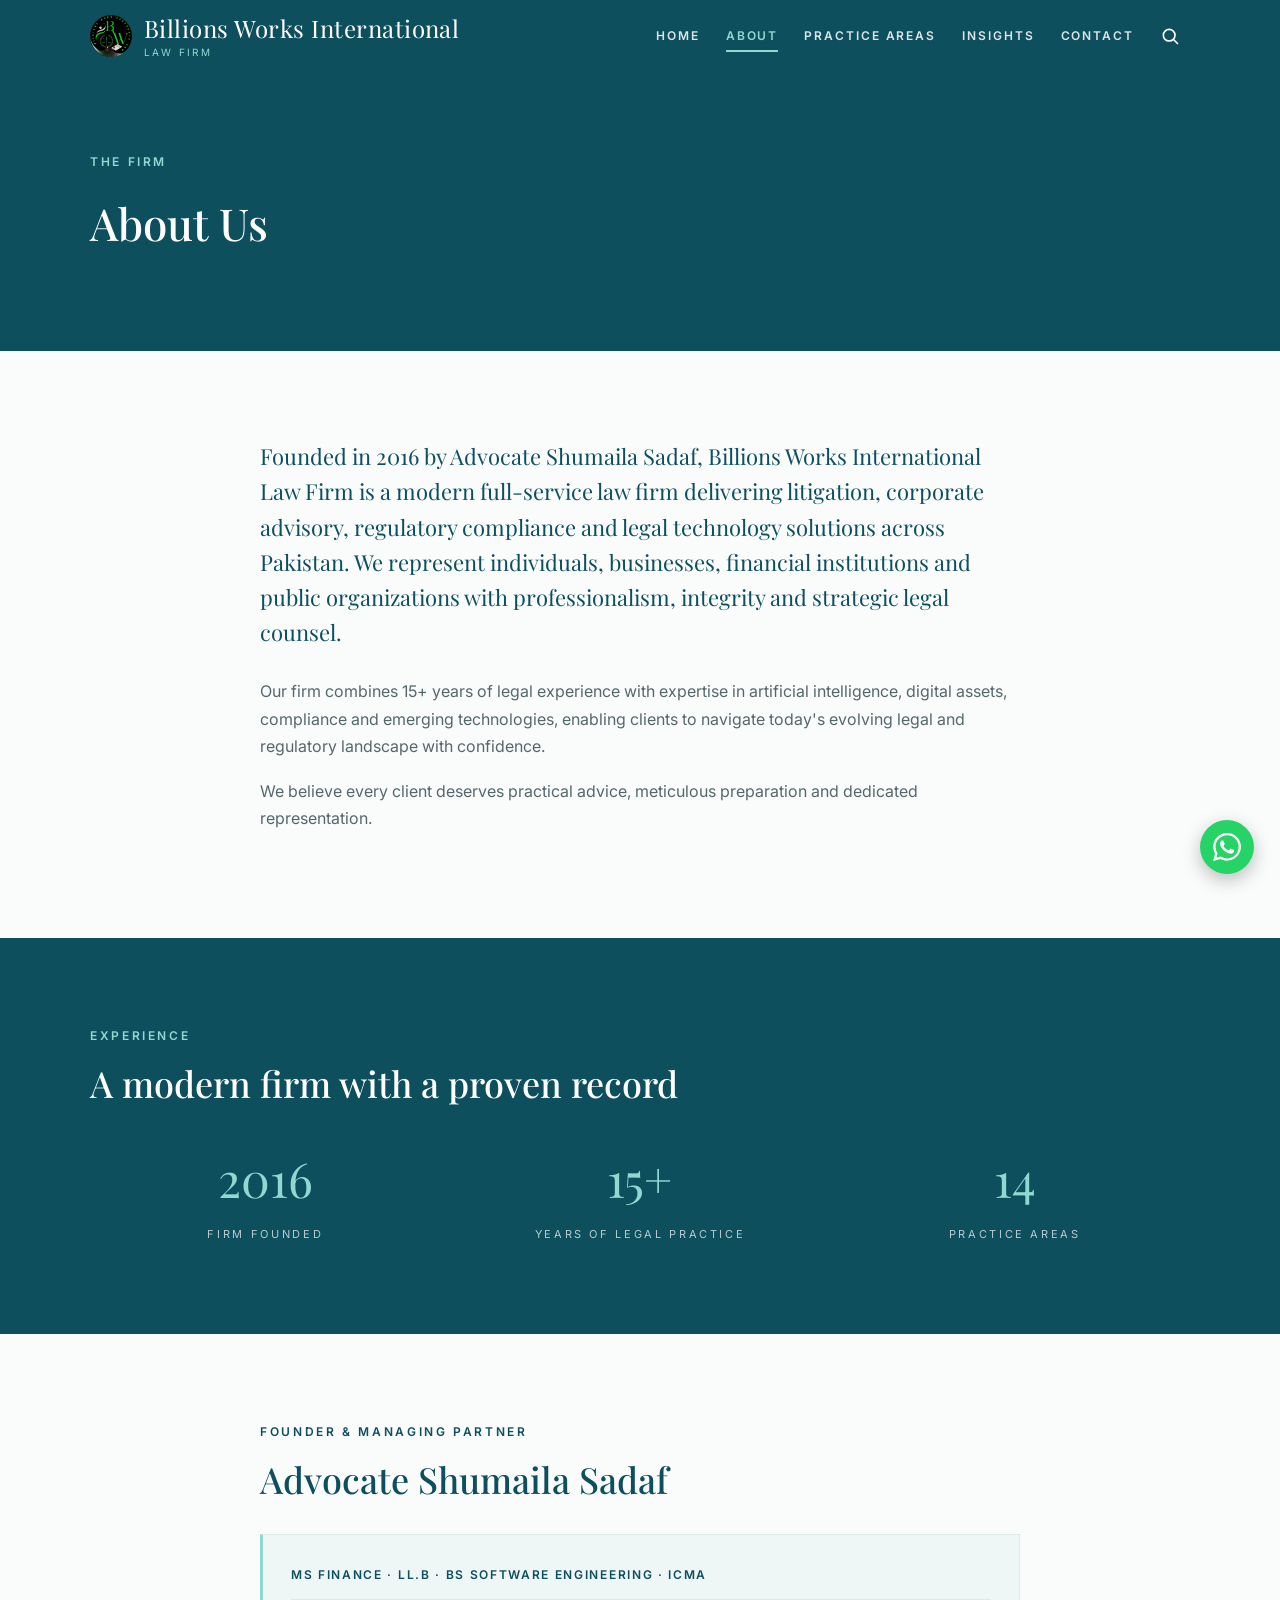
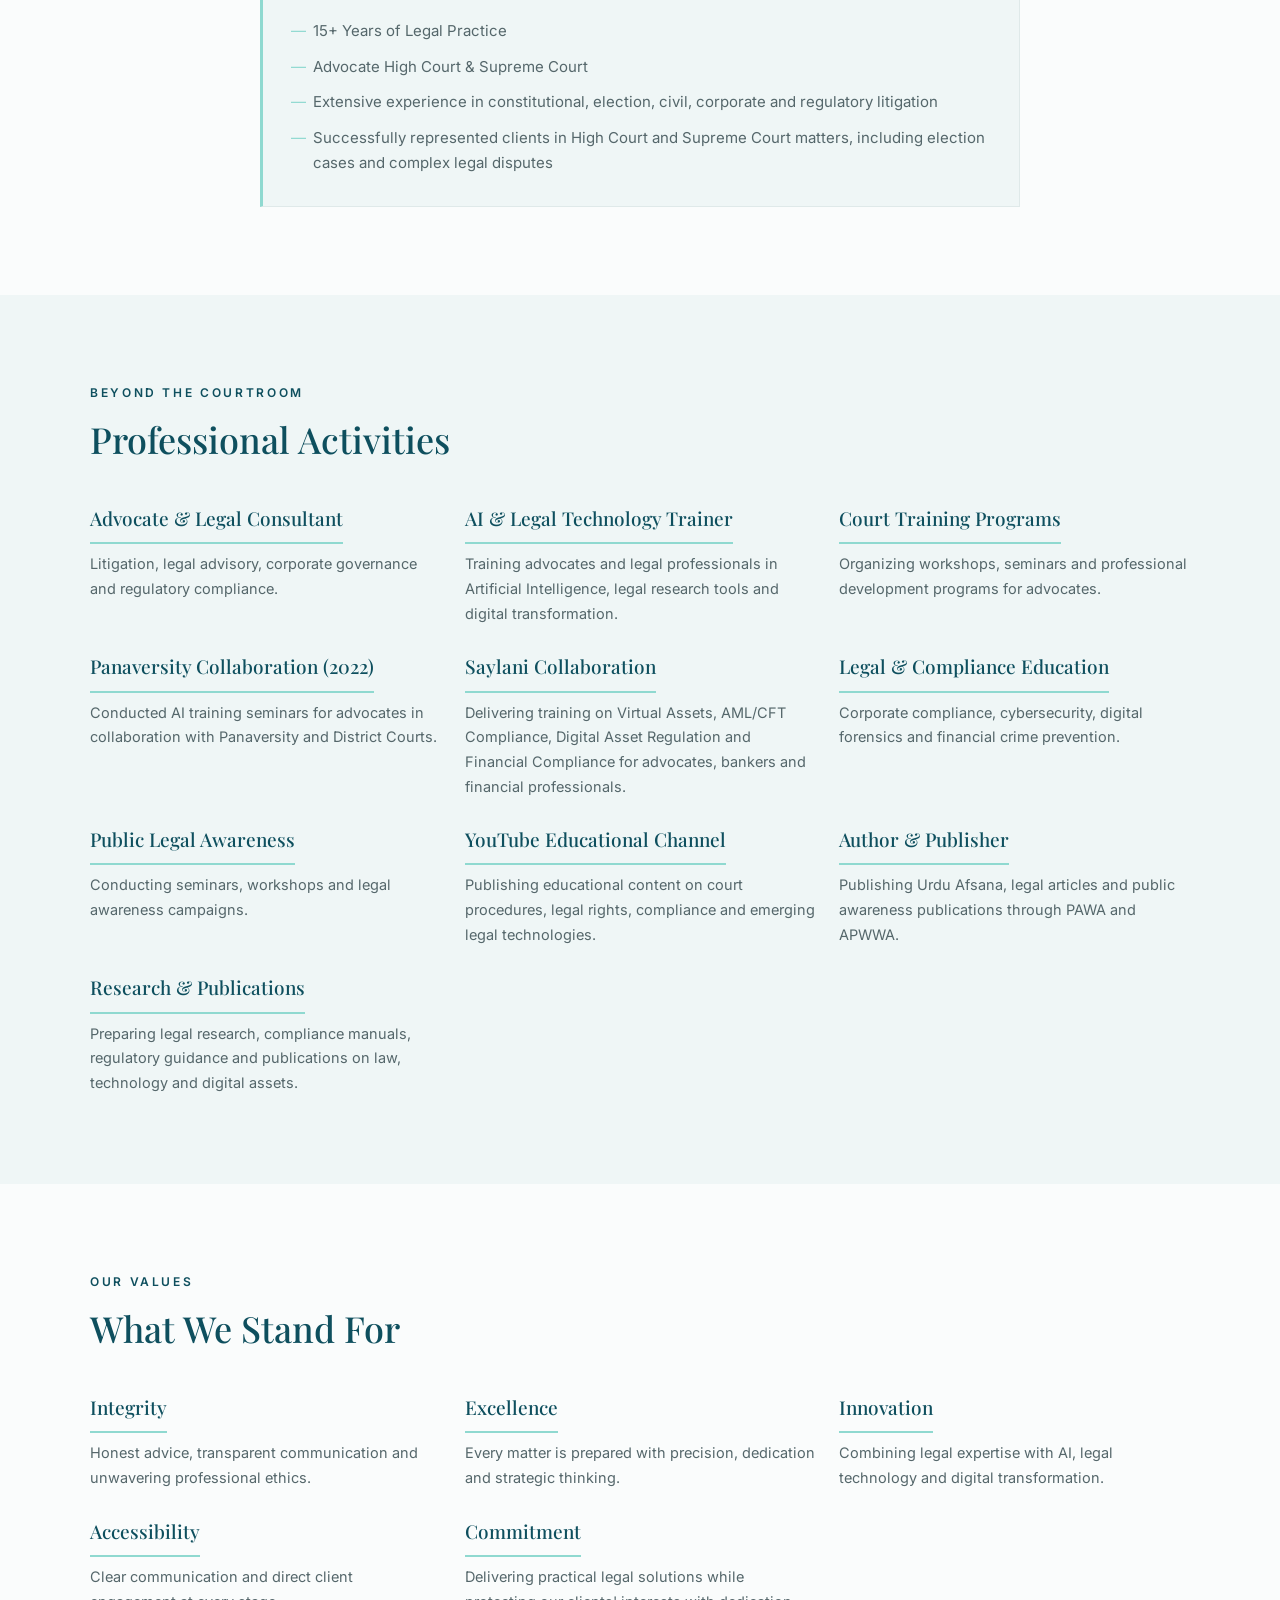
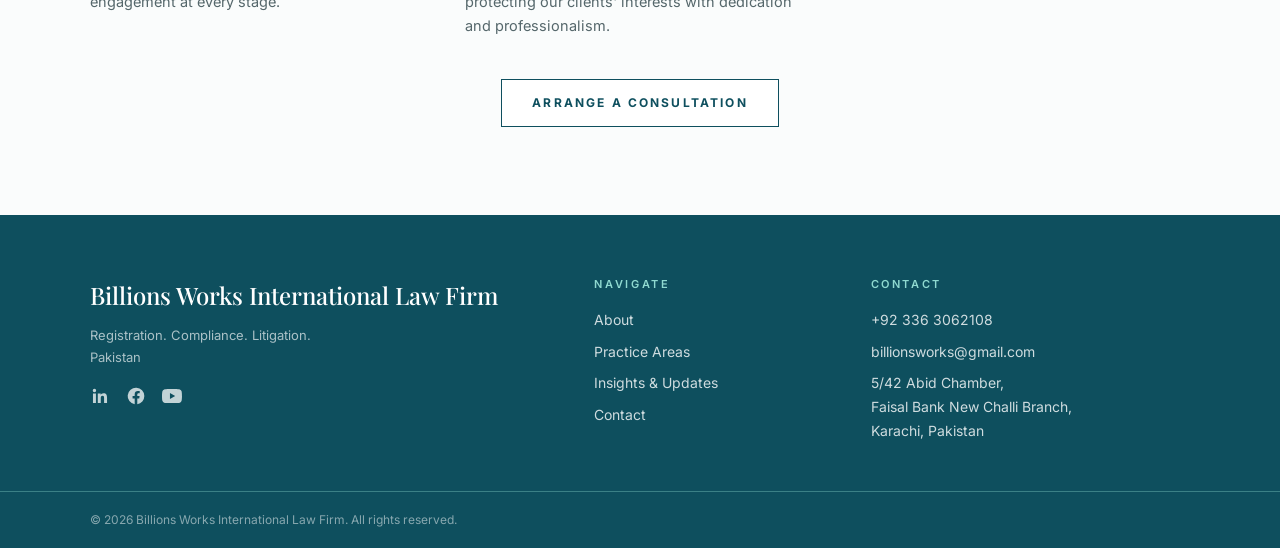
==== commit 9dda5cc7: "Pair Supreme Court with High Court credentials - About founder card: 'Advocate High Court & Supreme " ====
--- a/about.html
+++ b/about.html
@@ -190,9 +190,9 @@
         <p class="founder-quals">MS Finance&nbsp;·&nbsp;LL.B&nbsp;·&nbsp;BS Software Engineering&nbsp;·&nbsp;ICMA</p>
         <ul class="founder-list">
           <li>15+ Years of Legal Practice</li>
-          <li>High Court Advocate</li>
+          <li>Advocate High Court &amp; Supreme Court</li>
           <li>Extensive experience in constitutional, election, civil, corporate and regulatory litigation</li>
-          <li>Successfully represented clients in High Court election matters and complex legal disputes</li>
+          <li>Successfully represented clients in High Court and Supreme Court matters, including election cases and complex legal disputes</li>
         </ul>
       </div>
     </div>
